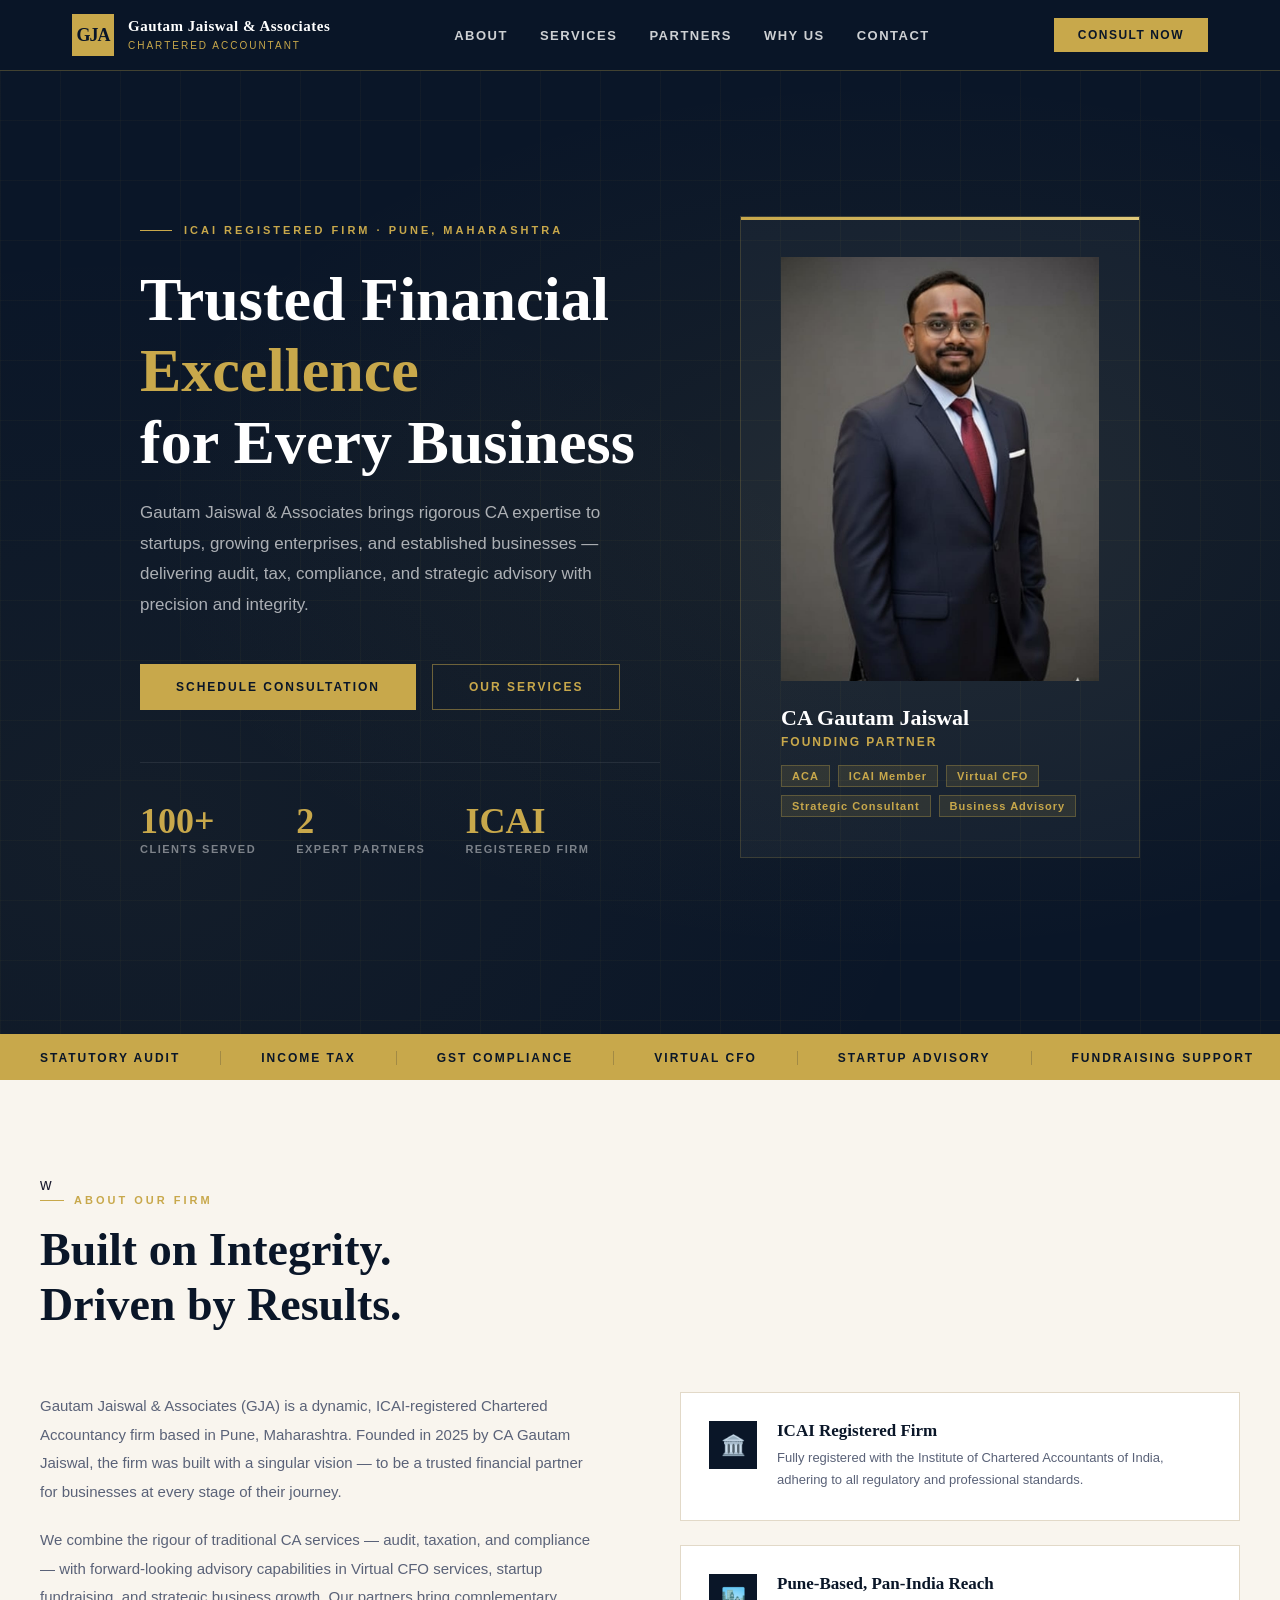
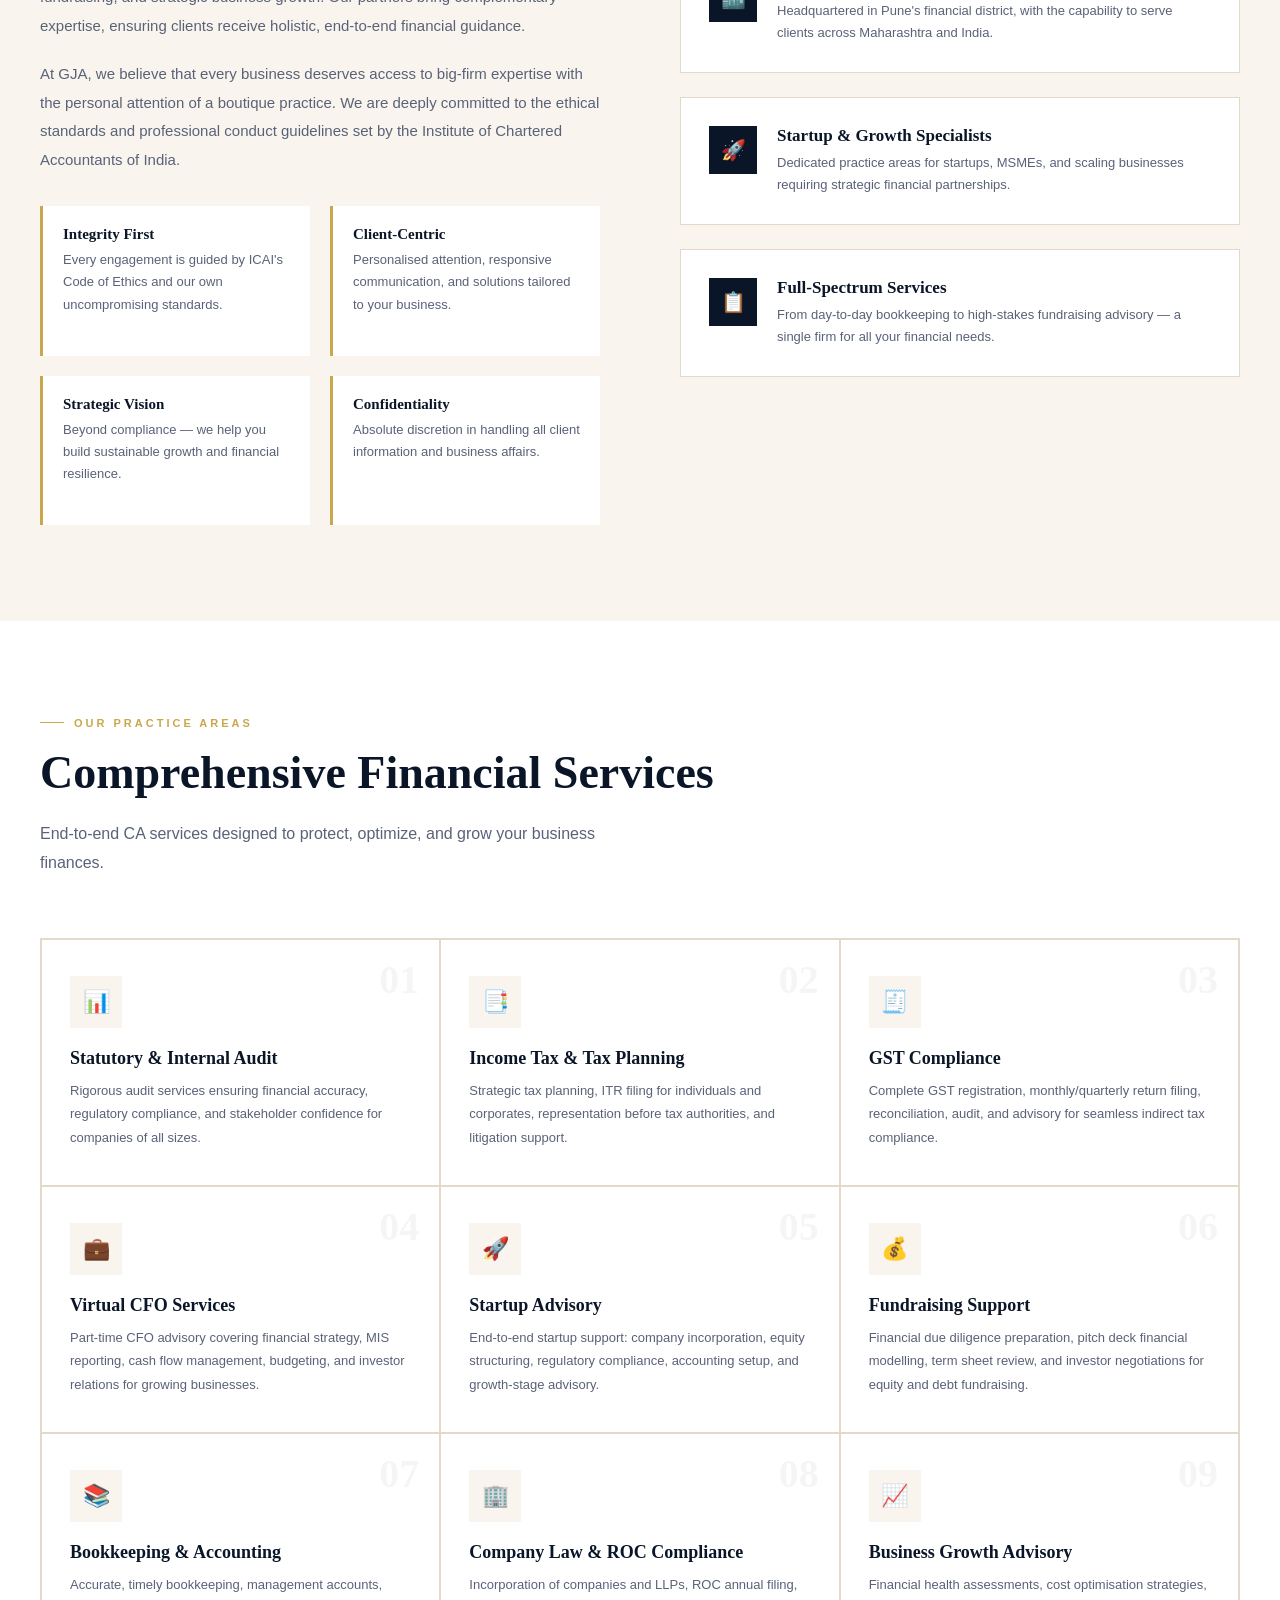
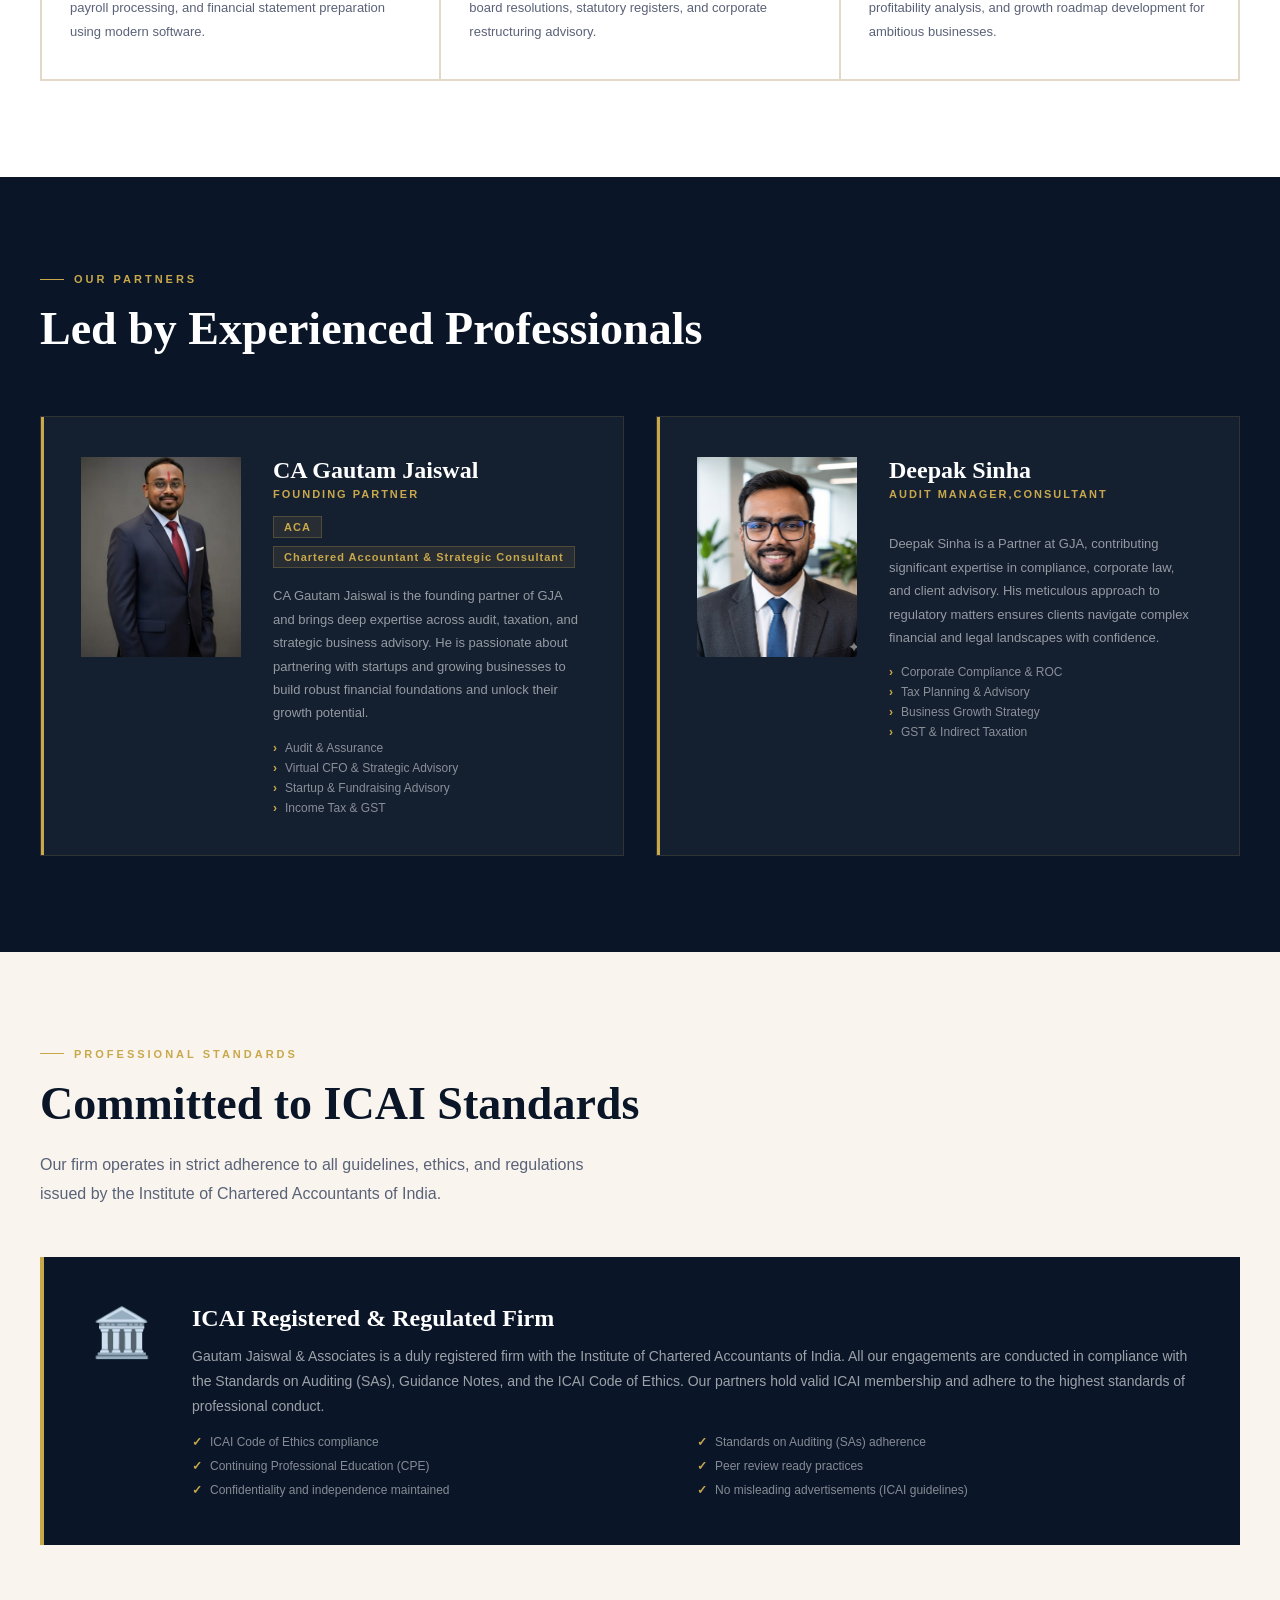
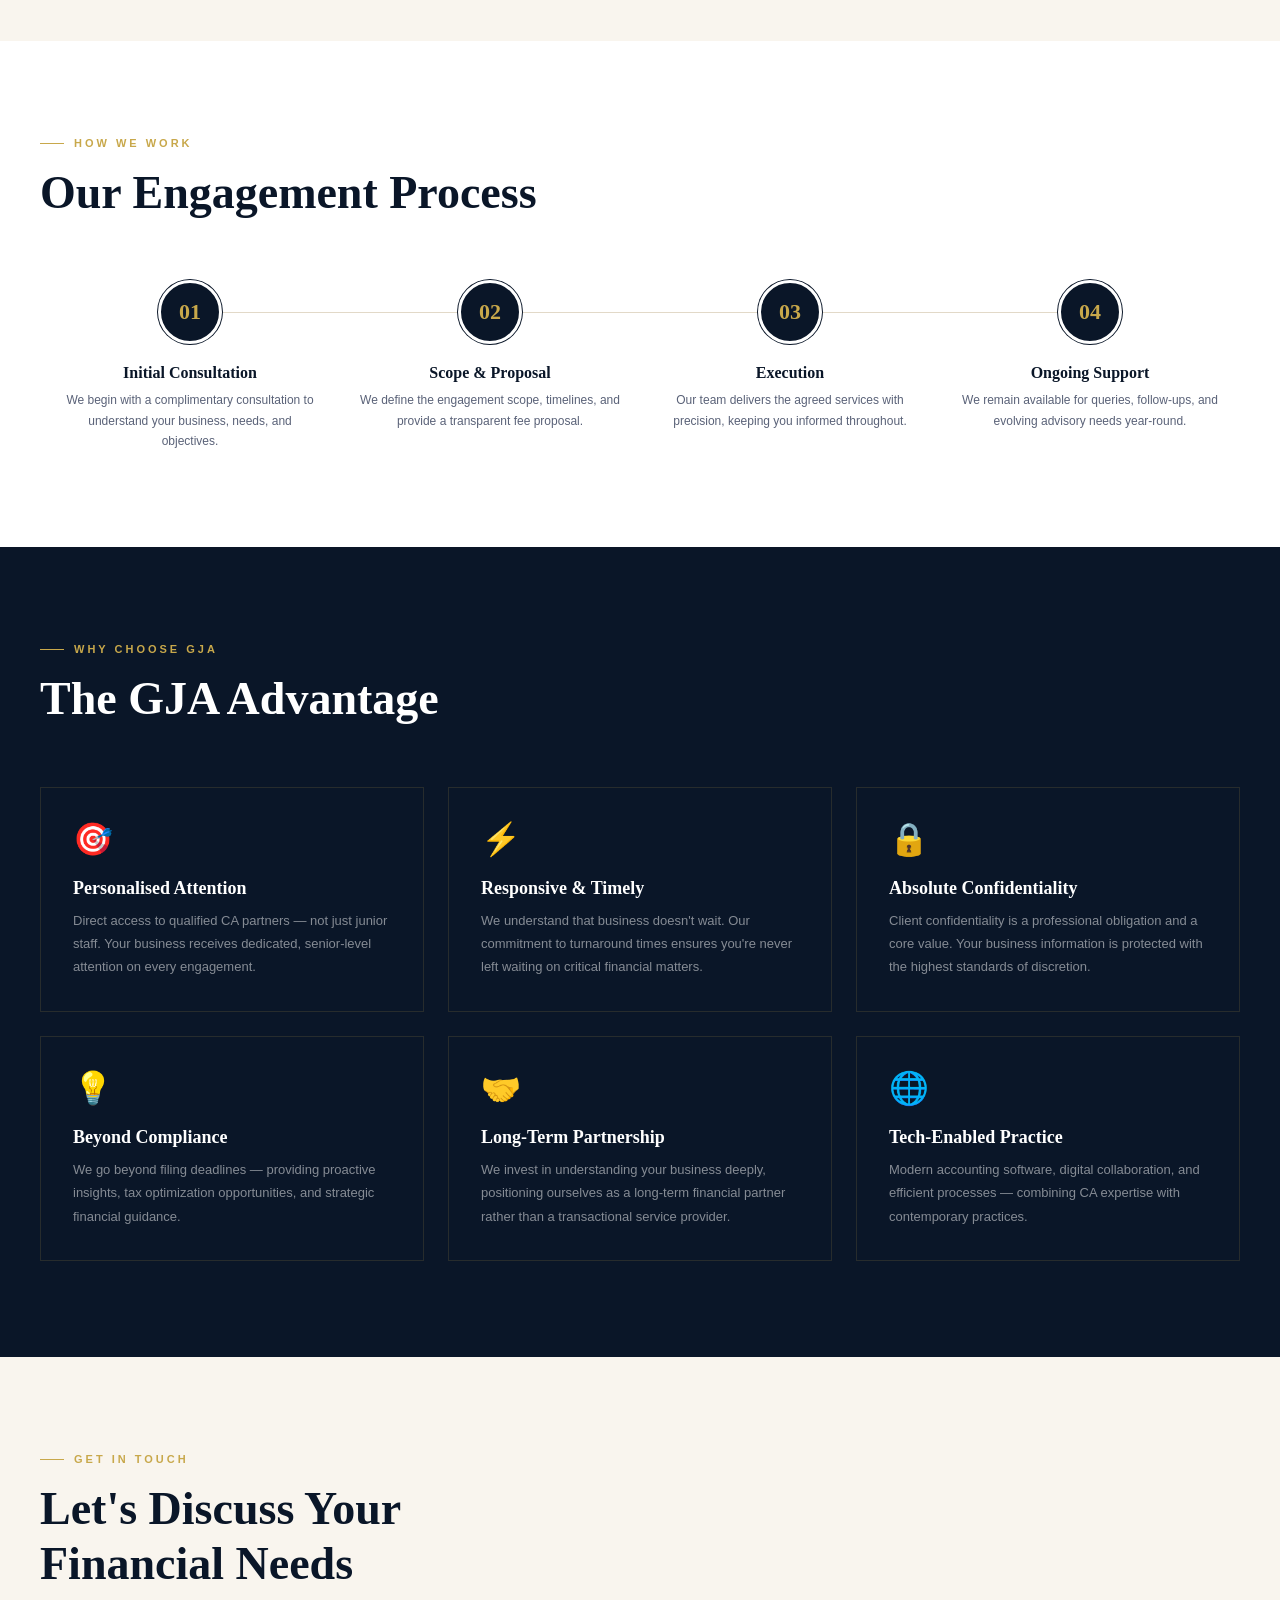
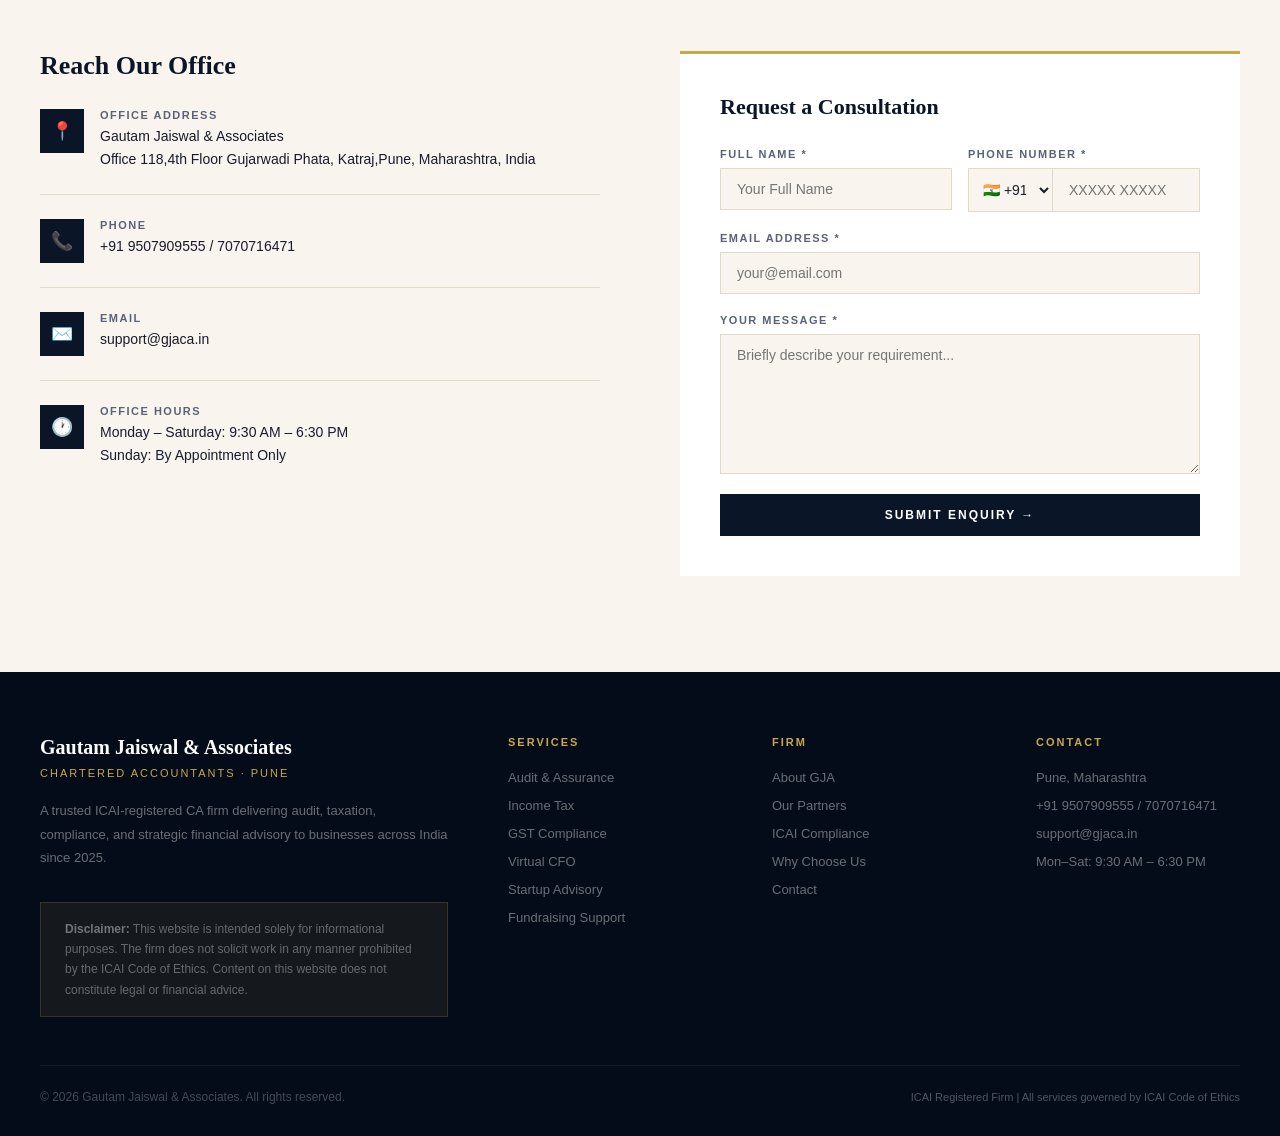
==== index.html @ 24e696d7 "Remove basic bugs" ====
<!DOCTYPE html>
<html lang="en">

<head>
  <meta charset="UTF-8">
  <meta name="viewport" content="width=device-width, initial-scale=1.0">
  <meta http-equiv="Cache-Control" content="no-store, no-cache, must-revalidate">
  <meta http-equiv="Pragma" content="no-cache">
  <meta http-equiv="Expires" content="0">

  <title>Gautam Jaiswal & Associates | CA Firm in Pune | Chartered Accountant</title>

  <!-- SEO Meta Tags -->
  <meta name="description"
    content="Gautam Jaiswal & Associates - Top CA Firm in Pune. Expert Chartered Accountant for Tax Filing, GST, Audit, Company Registration & Financial Advisory in Pune.">
  <meta name="keywords"
    content="CA firm in Pune, Chartered Accountant Pune, tax consultant Pune, GST consultant Pune, audit firm Pune, Gautam Jaiswal Associates, income tax filing Pune, CA near me Pune">
  <meta name="author" content="Gautam Jaiswal & Associates">
  <meta name="robots" content="index, follow">
  <meta name="googlebot" content="index, follow">
  <meta name="geo.region" content="IN-MH">
  <meta name="geo.placename" content="Pune">

  <!-- Open Graph Tags -->
  <meta property="og:type" content="website">
  <meta property="og:url" content="https://www.gjaca.in/">
  <meta property="og:title" content="Gautam Jaiswal & Associates | CA Firm in Pune">
  <meta property="og:description"
    content="Top CA Firm in Pune. Expert in Tax Filing, GST, Audit, Company Registration & Financial Advisory.">
  <meta property="og:image" content="https://www.gjaca.in/images/logo.png">
  <meta property="og:site_name" content="Gautam Jaiswal & Associates">
  <meta property="og:locale" content="en_IN">

  <!-- Twitter Card -->
  <meta name="twitter:card" content="summary_large_image">
  <meta name="twitter:title" content="Gautam Jaiswal & Associates | CA Firm in Pune">
  <meta name="twitter:description"
    content="Top CA Firm in Pune. Expert in Tax Filing, GST, Audit & Financial Advisory.">
  <meta name="twitter:image" content="https://www.gjaca.in/images/logo.png">

  <!-- Canonical URL -->
  <link rel="canonical" href="https://www.gjaca.in/">

  <!-- Favicon -->
  <link rel="icon" type="image/png" href="./images/favicon.png">

  <!-- Schema Markup -->
  <script type="application/ld+json">
  {
    "@context": "https://schema.org",
    "@type": "AccountingService",
    "name": "Gautam Jaiswal & Associates",
    "description": "Top CA Firm in Pune offering Tax Filing, GST, Audit, Company Registration and Financial Advisory services.",
    "url": "https://www.gjaca.in",
    "logo": "https://www.gjaca.in/images/logo.png",
    "image": "https://www.gjaca.in/images/logo.png",
    "telephone": "+91-7070716471",
    "email": "support@gjaca.in",
    "address": {
      "@type": "PostalAddress",
      "streetAddress": "Shop 118, 2nd Floor, Sky Pavilion, Pune-Satara Road, Gujarwadi Phata",
      "addressLocality": "Pune",
      "addressRegion": "Maharashtra",
      "postalCode": "411046",
      "addressCountry": "IN"
    },
    "geo": {
      "@type": "GeoCoordinates",
      "latitude": "18.4572",
      "longitude": "73.8464"
    },
    "openingHoursSpecification": [
      {
        "@type": "OpeningHoursSpecification",
        "dayOfWeek": ["Monday", "Tuesday", "Wednesday", "Thursday", "Friday", "Saturday"],
        "opens": "10:00",
        "closes": "19:00"
      }
    ],
    "priceRange": "₹₹",
    "sameAs": [
      "https://www.linkedin.com/in/cagautamjaiswal/"
    ]
  }
  </script>

  <!-- CSS File Link -->
  <link rel="stylesheet" href="./css/main.css">
  <link rel="stylesheet" href="./css/responsive.css">
</head>

<body>

  <!-- NAVIGATION -->
  <nav>
    <div class="nav-inner">
      <a href="https://gjaca.in/" class="nav-logo">
        <div class="nav-logo-icon">GJA</div>
        <div class="nav-logo-text">
          <span>Gautam Jaiswal & Associates</span>
          <small>Chartered Accountant</small>
        </div>
      </a>
      <ul class="nav-links">
        <li><a href="#about">About</a></li>
        <li><a href="#services">Services</a></li>
        <li><a href="#partners">Partners</a></li>
        <li><a href="#why">Why Us</a></li>
        <li><a href="#contact">Contact</a></li>
      </ul>
      <a href="#contact" class="nav-cta desktop-cta">Consult Now</a>

      <!-- Hamburger button (mobile only) -->
      <button class="hamburger" id="hamburgerBtn" aria-label="Toggle navigation" aria-expanded="false">
        <span class="bar"></span>
        <span class="bar"></span>
        <span class="bar"></span>
      </button>
    </div>

    <!-- Mobile dropdown menu -->
    <div class="mobile-menu" id="mobileMenu">
      <ul>
        <li><a href="#about" class="mobile-link">About</a></li>
        <li><a href="#services" class="mobile-link">Services</a></li>
        <li><a href="#partners" class="mobile-link">Partners</a></li>
        <li><a href="#why" class="mobile-link">Why Us</a></li>
        <li><a href="#contact" class="mobile-link">Contact</a></li>
      </ul>
      <a href="#contact" class="mobile-cta mobile-link">Consult Now</a>
    </div>
  </nav>

  <!-- HERO -->
  <section class="hero">
    <div class="hero-grid-bg"></div>
    <div class="hero-inner">
      <div class="hero-content">
        <div class="hero-eyebrow">ICAI Registered Firm · Pune, Maharashtra</div>
        <h1 class="hero-title">
          Trusted Financial
          <em>Excellence</em>
          for Every Business
        </h1>
        <p class="hero-subtitle">
          Gautam Jaiswal &amp; Associates brings rigorous CA expertise to startups, growing enterprises, and established
          businesses — delivering audit, tax, compliance, and strategic advisory with precision and integrity.
        </p>
        <div class="hero-actions">
          <a href="#contact" class="btn-primary">Schedule Consultation</a>
          <a href="#services" class="btn-secondary">Our Services</a>
        </div>
        <div class="hero-stats">
          <div>
            <span class="stat-num">100+</span>
            <span class="stat-label">Clients Served</span>
          </div>
          <div>
            <span class="stat-num">2</span>
            <span class="stat-label">Expert Partners</span>
          </div>
          <div>
            <span class="stat-num">ICAI</span>
            <span class="stat-label">Registered Firm</span>
          </div>
        </div>
      </div>
      <div class="hero-card">
        <img class="hero-card-photo"
          src="[data-uri]"
          alt="CA Gautam Jaiswal">
        <div class="hero-card-name">CA Gautam Jaiswal</div>
        <div class="hero-card-title">Founding Partner</div>
        <div class="hero-card-creds">
          <span class="cred-badge">ACA</span>
          <span class="cred-badge">ICAI Member</span>
          <span class="cred-badge">Virtual CFO</span>
          <span class="cred-badge">Strategic Consultant</span>
          <span class="cred-badge">Business Advisory</span>
        </div>
      </div>
    </div>
  </section>

  <!-- MARQUEE -->

  <div class="marquee-bar">
    <div class="marquee-track">
      <span class="marquee-item">Statutory Audit</span>
      <span class="marquee-item">Income Tax</span>
      <span class="marquee-item">GST Compliance</span>
      <span class="marquee-item">Virtual CFO</span>
      <span class="marquee-item">Startup Advisory</span>
      <span class="marquee-item">Fundraising Support</span>
      <span class="marquee-item">Business Growth</span>
      <span class="marquee-item">Company Formation</span>
      <span class="marquee-item">Bookkeeping</span>
      <span class="marquee-item">Tax Planning</span>
      <span class="marquee-item">Statutory Audit</span>
      <span class="marquee-item">Income Tax</span>
      <span class="marquee-item">GST Compliance</span>
      <span class="marquee-item">Virtual CFO</span>
      <span class="marquee-item">Startup Advisory</span>
      <span class="marquee-item">Fundraising Support</span>
      <span class="marquee-item">Business Growth</span>
      <span class="marquee-item">Company Formation</span>
      <span class="marquee-item">Bookkeeping</span>
      <span class="marquee-item">Tax Planning</span>
    </div>
  </div>



  <!-- ABOUT -->

  <section class="about" id="about">
    <div class="section-inner">w
      <div class="section-tag">About Our Firm</div>
      <h2 class="section-title">Built on Integrity.<br>Driven by Results.</h2>
      <div class="about-grid">
        <div class="about-text">
          <p>Gautam Jaiswal &amp; Associates (GJA) is a dynamic, ICAI-registered Chartered Accountancy firm based in
            Pune, Maharashtra. Founded in 2025 by CA Gautam Jaiswal, the firm was built with a singular vision — to be a
            trusted financial partner for businesses at every stage of their journey.</p>
          <p>We combine the rigour of traditional CA services — audit, taxation, and compliance — with forward-looking
            advisory capabilities in Virtual CFO services, startup fundraising, and strategic business growth. Our
            partners bring complementary expertise, ensuring clients receive holistic, end-to-end financial guidance.
          </p>
          <p>At GJA, we believe that every business deserves access to big-firm expertise with the personal attention of
            a boutique practice. We are deeply committed to the ethical standards and professional conduct guidelines
            set by the Institute of Chartered Accountants of India.</p>
          <div class="about-values">
            <div class="value-item">
              <h4>Integrity First</h4>
              <p>Every engagement is guided by ICAI's Code of Ethics and our own uncompromising standards.</p>
            </div>
            <div class="value-item">
              <h4>Client-Centric</h4>
              <p>Personalised attention, responsive communication, and solutions tailored to your business.</p>
            </div>
            <div class="value-item">
              <h4>Strategic Vision</h4>
              <p>Beyond compliance — we help you build sustainable growth and financial resilience.</p>
            </div>
            <div class="value-item">
              <h4>Confidentiality</h4>
              <p>Absolute discretion in handling all client information and business affairs.</p>
            </div>
          </div>
        </div>
        <div class="about-highlights">
          <div class="highlight-card">
            <div class="highlight-icon">🏛️</div>
            <div>
              <h4>ICAI Registered Firm</h4>
              <p>Fully registered with the Institute of Chartered Accountants of India, adhering to all regulatory and
                professional standards.</p>
            </div>
          </div>
          <div class="highlight-card">
            <div class="highlight-icon">🏙️</div>
            <div>
              <h4>Pune-Based, Pan-India Reach</h4>
              <p>Headquartered in Pune's financial district, with the capability to serve clients across Maharashtra and
                India.</p>
            </div>
          </div>
          <div class="highlight-card">
            <div class="highlight-icon">🚀</div>
            <div>
              <h4>Startup &amp; Growth Specialists</h4>
              <p>Dedicated practice areas for startups, MSMEs, and scaling businesses requiring strategic financial
                partnerships.</p>
            </div>
          </div>
          <div class="highlight-card">
            <div class="highlight-icon">📋</div>
            <div>
              <h4>Full-Spectrum Services</h4>
              <p>From day-to-day bookkeeping to high-stakes fundraising advisory — a single firm for all your financial
                needs.</p>
            </div>
          </div>
        </div>
      </div>
    </div>
  </section>

  <!-- SERVICES -->
  <section id="services" style="background:var(--white); padding:96px 32px;">
    <div class="section-inner">
      <div class="section-tag">Our Practice Areas</div>
      <h2 class="section-title">Comprehensive Financial Services</h2>
      <p class="section-subtitle">End-to-end CA services designed to protect, optimize, and grow your business finances.
      </p>
      <div class="services-grid">
        <div class="service-card">
          <div class="service-num">01</div>
          <div class="service-icon">📊</div>
          <h3>Statutory &amp; Internal Audit</h3>
          <p>Rigorous audit services ensuring financial accuracy, regulatory compliance, and stakeholder confidence for
            companies of all sizes.</p>
        </div>
        <div class="service-card">
          <div class="service-num">02</div>
          <div class="service-icon">📑</div>
          <h3>Income Tax &amp; Tax Planning</h3>
          <p>Strategic tax planning, ITR filing for individuals and corporates, representation before tax authorities,
            and litigation support.</p>
        </div>
        <div class="service-card">
          <div class="service-num">03</div>
          <div class="service-icon">🧾</div>
          <h3>GST Compliance</h3>
          <p>Complete GST registration, monthly/quarterly return filing, reconciliation, audit, and advisory for
            seamless indirect tax compliance.</p>
        </div>
        <div class="service-card">
          <div class="service-num">04</div>
          <div class="service-icon">💼</div>
          <h3>Virtual CFO Services</h3>
          <p>Part-time CFO advisory covering financial strategy, MIS reporting, cash flow management, budgeting, and
            investor relations for growing businesses.</p>
        </div>
        <div class="service-card">
          <div class="service-num">05</div>
          <div class="service-icon">🚀</div>
          <h3>Startup Advisory</h3>
          <p>End-to-end startup support: company incorporation, equity structuring, regulatory compliance, accounting
            setup, and growth-stage advisory.</p>
        </div>
        <div class="service-card">
          <div class="service-num">06</div>
          <div class="service-icon">💰</div>
          <h3>Fundraising Support</h3>
          <p>Financial due diligence preparation, pitch deck financial modelling, term sheet review, and investor
            negotiations for equity and debt fundraising.</p>
        </div>
        <div class="service-card">
          <div class="service-num">07</div>
          <div class="service-icon">📚</div>
          <h3>Bookkeeping &amp; Accounting</h3>
          <p>Accurate, timely bookkeeping, management accounts, payroll processing, and financial statement preparation
            using modern software.</p>
        </div>
        <div class="service-card">
          <div class="service-num">08</div>
          <div class="service-icon">🏢</div>
          <h3>Company Law &amp; ROC Compliance</h3>
          <p>Incorporation of companies and LLPs, ROC annual filing, board resolutions, statutory registers, and
            corporate restructuring advisory.</p>
        </div>
        <div class="service-card">
          <div class="service-num">09</div>
          <div class="service-icon">📈</div>
          <h3>Business Growth Advisory</h3>
          <p>Financial health assessments, cost optimisation strategies, profitability analysis, and growth roadmap
            development for ambitious businesses.</p>
        </div>
      </div>
    </div>
  </section>

  <!-- PARTNERS -->
  <section class="partners" id="partners">
    <div class="section-inner">
      <div class="section-tag" style="color:var(--gold)">Our Partners</div>
      <h2 class="section-title">Led by Experienced Professionals</h2>
      <div class="partners-grid">
        <div class="partner-card">
          <img class="partner-photo"
            src="[data-uri]"
            alt="CA Gautam Jaiswal">
          <div class="partner-info">
            <h3>CA Gautam Jaiswal</h3>
            <div class="partner-role">Founding Partner</div>
            <div class="partner-creds">
              <span class="partner-cred">ACA </span>
              <span class="partner-cred">Chartered Accountant & Strategic Consultant</span>
            </div>
            <p>CA Gautam Jaiswal is the founding partner of GJA and brings deep expertise across audit, taxation, and
              strategic business advisory. He is passionate about partnering with startups and growing businesses to
              build robust financial foundations and unlock their growth potential.</p>
            <div class="partner-specialties">
              <span class="specialty-tag">Audit &amp; Assurance</span>
              <span class="specialty-tag">Virtual CFO &amp; Strategic Advisory</span>
              <span class="specialty-tag">Startup &amp; Fundraising Advisory</span>
              <span class="specialty-tag">Income Tax &amp; GST</span>
            </div>
          </div>
        </div>
        <div class="partner-card">
          <img
            src="[data-uri]"
            class="partner-photo" alt="Deepak Sinha">
          <div class="partner-info">
            <h3>Deepak Sinha</h3>
            <div class="partner-role">Audit Manager,Consultant</div>
            <div class="partner-creds">
            </div>
            <p>Deepak Sinha is a Partner at GJA, contributing significant expertise in compliance, corporate law, and
              client advisory. His meticulous approach to regulatory matters ensures clients navigate complex financial
              and legal landscapes with confidence.</p>
            <div class="partner-specialties">
              <span class="specialty-tag">Corporate Compliance &amp; ROC</span>
              <span class="specialty-tag">Tax Planning &amp; Advisory</span>
              <span class="specialty-tag">Business Growth Strategy</span>
              <span class="specialty-tag">GST &amp; Indirect Taxation</span>
            </div>
          </div>
        </div>
      </div>
    </div>
  </section>

  <!-- ICAI COMPLIANCE -->
  <section class="icai" id="compliance">
    <div class="section-inner">
      <div class="section-tag">Professional Standards</div>
      <h2 class="section-title">Committed to ICAI Standards</h2>
      <p class="section-subtitle">Our firm operates in strict adherence to all guidelines, ethics, and regulations
        issued by the Institute of Chartered Accountants of India.</p>
      <div class="icai-box">
        <div class="icai-icon">🏛️</div>
        <div>
          <h3>ICAI Registered &amp; Regulated Firm</h3>
          <p>Gautam Jaiswal &amp; Associates is a duly registered firm with the Institute of Chartered Accountants of
            India. All our engagements are conducted in compliance with the Standards on Auditing (SAs), Guidance Notes,
            and the ICAI Code of Ethics. Our partners hold valid ICAI membership and adhere to the highest standards of
            professional conduct.</p>
          <div class="icai-points">
            <span class="icai-point">ICAI Code of Ethics compliance</span>
            <span class="icai-point">Standards on Auditing (SAs) adherence</span>
            <span class="icai-point">Continuing Professional Education (CPE)</span>
            <span class="icai-point">Peer review ready practices</span>
            <span class="icai-point">Confidentiality and independence maintained</span>
            <span class="icai-point">No misleading advertisements (ICAI guidelines)</span>
          </div>
        </div>
      </div>
    </div>
  </section>

  <!-- PROCESS -->
  <section class="process">
    <div class="section-inner">
      <div class="section-tag">How We Work</div>
      <h2 class="section-title">Our Engagement Process</h2>
      <div class="process-steps">
        <div class="process-step">
          <div class="step-num">01</div>
          <h4>Initial Consultation</h4>
          <p>We begin with a complimentary consultation to understand your business, needs, and objectives.</p>
        </div>
        <div class="process-step">
          <div class="step-num">02</div>
          <h4>Scope &amp; Proposal</h4>
          <p>We define the engagement scope, timelines, and provide a transparent fee proposal.</p>
        </div>
        <div class="process-step">
          <div class="step-num">03</div>
          <h4>Execution</h4>
          <p>Our team delivers the agreed services with precision, keeping you informed throughout.</p>
        </div>
        <div class="process-step">
          <div class="step-num">04</div>
          <h4>Ongoing Support</h4>
          <p>We remain available for queries, follow-ups, and evolving advisory needs year-round.</p>
        </div>
      </div>
    </div>
  </section>

  <!-- WHY US -->
  <section class="why" id="why">
    <div class="section-inner">
      <div class="section-tag" style="color:var(--gold)">Why Choose GJA</div>
      <h2 class="section-title">The GJA Advantage</h2>
      <div class="why-grid">
        <div class="why-card">
          <span class="why-card-icon">🎯</span>
          <h4>Personalised Attention</h4>
          <p>Direct access to qualified CA partners — not just junior staff. Your business receives dedicated,
            senior-level attention on every engagement.</p>
        </div>
        <div class="why-card">
          <span class="why-card-icon">⚡</span>
          <h4>Responsive &amp; Timely</h4>
          <p>We understand that business doesn't wait. Our commitment to turnaround times ensures you're never left
            waiting on critical financial matters.</p>
        </div>
        <div class="why-card">
          <span class="why-card-icon">🔒</span>
          <h4>Absolute Confidentiality</h4>
          <p>Client confidentiality is a professional obligation and a core value. Your business information is
            protected with the highest standards of discretion.</p>
        </div>
        <div class="why-card">
          <span class="why-card-icon">💡</span>
          <h4>Beyond Compliance</h4>
          <p>We go beyond filing deadlines — providing proactive insights, tax optimization opportunities, and strategic
            financial guidance.</p>
        </div>
        <div class="why-card">
          <span class="why-card-icon">🤝</span>
          <h4>Long-Term Partnership</h4>
          <p>We invest in understanding your business deeply, positioning ourselves as a long-term financial partner
            rather than a transactional service provider.</p>
        </div>
        <div class="why-card">
          <span class="why-card-icon">🌐</span>
          <h4>Tech-Enabled Practice</h4>
          <p>Modern accounting software, digital collaboration, and efficient processes — combining CA expertise with
            contemporary practices.</p>
        </div>
      </div>
    </div>
  </section>

  <!-- CONTACT -->
  <section class="contact" id="contact">
    <div class="section-inner">
      <div class="section-tag">Get In Touch</div>
      <h2 class="section-title">Let's Discuss Your<br>Financial Needs</h2>

      <div class="contact-grid">
        <div class="contact-info">
          <h3>Reach Our Office</h3>
          <div class="contact-item">
            <div class="contact-icon">📍</div>
            <div>
              <h5>Office Address</h5>
              <p>Gautam Jaiswal &amp; Associates<br>Office 118,4th Floor Gujarwadi Phata, Katraj,Pune, Maharashtra,
                India</p>
            </div>
          </div>
          <div class="contact-item">
            <div class="contact-icon">📞</div>
            <div>
              <h5>Phone</h5>
              <p>+91 9507909555 / 7070716471</p>
            </div>
          </div>
          <div class="contact-item">
            <div class="contact-icon">✉️</div>
            <div>
              <h5>Email</h5>
              <p>support@gjaca.in</p>
            </div>
          </div>
          <div class="contact-item">
            <div class="contact-icon">🕐</div>
            <div>
              <h5>Office Hours</h5>
              <p>Monday – Saturday: 9:30 AM – 6:30 PM<br>Sunday: By Appointment Only</p>
            </div>
          </div>
        </div>
        <div class="contact-form">
          <form id="consultationForm" action="https://formspree.io/f/meeddbld" method="POST">

            <h3>Request a Consultation</h3>

            <div class="form-row">

              <div class="form-group full-width">
                <label for="name">Full Name *</label>
                <input type="text" id="name" name="name" placeholder="Your Full Name" minlength="3" maxlength="50"
                  required>
              </div>

              <div class="form-group full-width">
                <label for="phone">Phone Number *</label>

                <div class="phone-wrapper">

                  <select id="countryCode" name="countryCode">
                    <option value="+91" selected>🇮🇳 +91</option>
                  </select>

                  <input type="tel" id="phone" name="phone" placeholder="XXXXX XXXXX" maxlength="10" inputmode="numeric"
                    autocomplete="tel" required>

                </div>
              </div>

            </div>

            <div class="form-group full-width">
              <label for="email">Email Address *</label>
              <input type="email" id="email" name="email" placeholder="your@email.com" maxlength="100"
                autocomplete="email" required>
            </div>

            <div class="form-group full-width">
              <label for="message">Your Message *</label>
              <textarea id="message" name="message" placeholder="Briefly describe your requirement..."
                required></textarea>
            </div>

            <button type="submit" class="form-submit">
              Submit Enquiry →
            </button>
          </form>

        </div>

      </div>
  </section>

  <!-- FOOTER -->
  <footer>
    <div class="footer-inner">
      <div class="footer-grid">
        <div>
          <div class="footer-brand-name">Gautam Jaiswal & Associates</div>
          <span class="footer-brand-tag">Chartered Accountants · Pune</span>
          <p class="footer-brand-desc">A trusted ICAI-registered CA firm delivering audit, taxation, compliance, and
            strategic financial advisory to businesses across India since 2025.</p>
          <div class="disclaimer">
            <strong style="color:rgba(255,255,255,0.4);">Disclaimer:</strong> This website is intended solely for
            informational purposes. The firm does not solicit work in any manner prohibited by the ICAI Code of Ethics.
            Content on this website does not constitute legal or financial advice.
          </div>
        </div>
        <div class="footer-col">
          <h5>Services</h5>
          <ul>
            <li><a href="#services">Audit &amp; Assurance</a></li>
            <li><a href="#services">Income Tax</a></li>
            <li><a href="#services">GST Compliance</a></li>
            <li><a href="#services">Virtual CFO</a></li>
            <li><a href="#services">Startup Advisory</a></li>
            <li><a href="#services">Fundraising Support</a></li>
          </ul>
        </div>
        <div class="footer-col">
          <h5>Firm</h5>
          <ul>
            <li><a href="#about">About GJA</a></li>
            <li><a href="#partners">Our Partners</a></li>
            <li><a href="#compliance">ICAI Compliance</a></li>
            <li><a href="#why">Why Choose Us</a></li>
            <li><a href="#contact">Contact</a></li>
          </ul>
        </div>
        <div class="footer-col">
          <h5>Contact</h5>
          <ul>
            <li><a href="#" onclick="return false;">Pune, Maharashtra</a></li>
            <li><a href="#" onclick="return false;">+91 9507909555 / 7070716471</a></li>
            <li><a href="#" onclick="return false;">support@gjaca.in</a></li>
            <li><a href="#" onclick="return false;">Mon–Sat: 9:30 AM – 6:30 PM</a></li>
          </ul>
        </div>
      </div>
      <hr class="footer-divider">
      <div class="footer-bottom">
        <span>© 2026 Gautam Jaiswal &amp; Associates. All rights reserved.</span>
        <span class="icai-reg">ICAI Registered Firm | All services governed by ICAI Code of Ethics</span>
      </div>
    </div>
  </footer>


  <script src="./jss/script.js"></script>
</body>

</html>
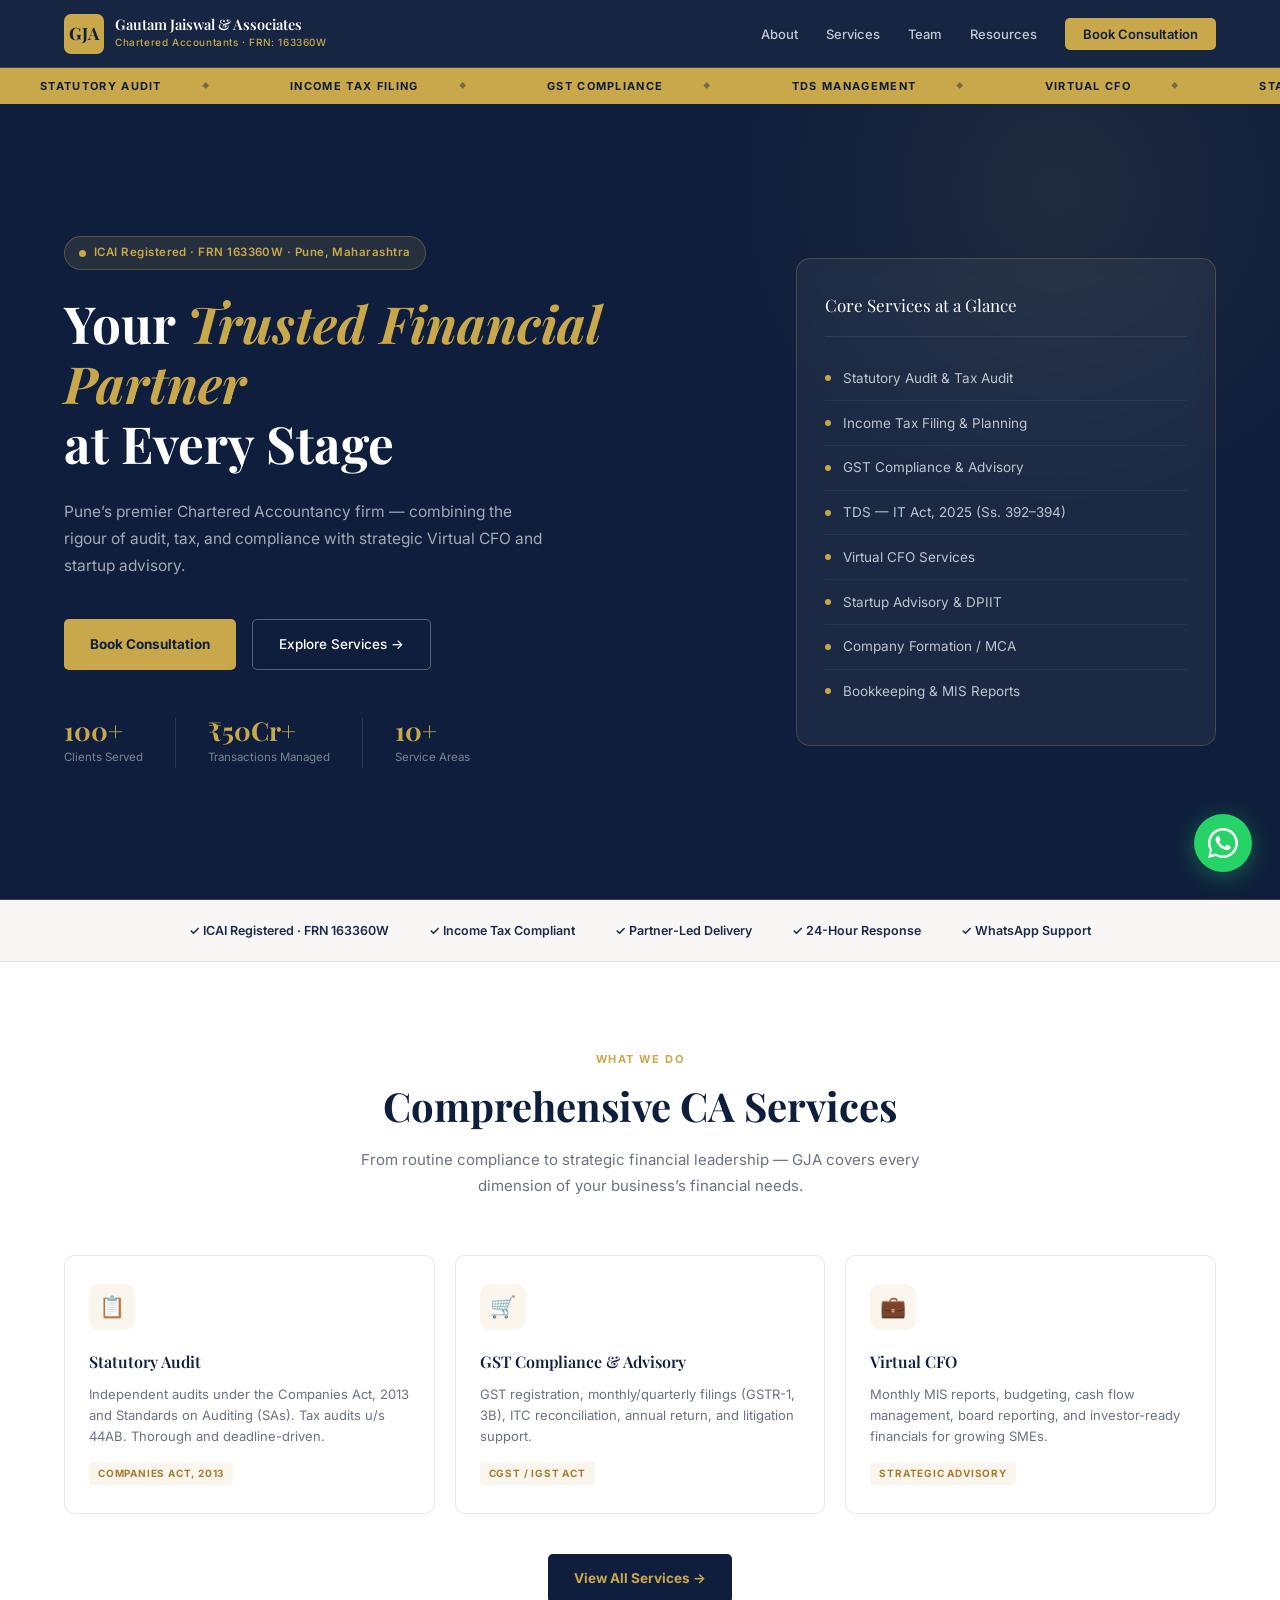
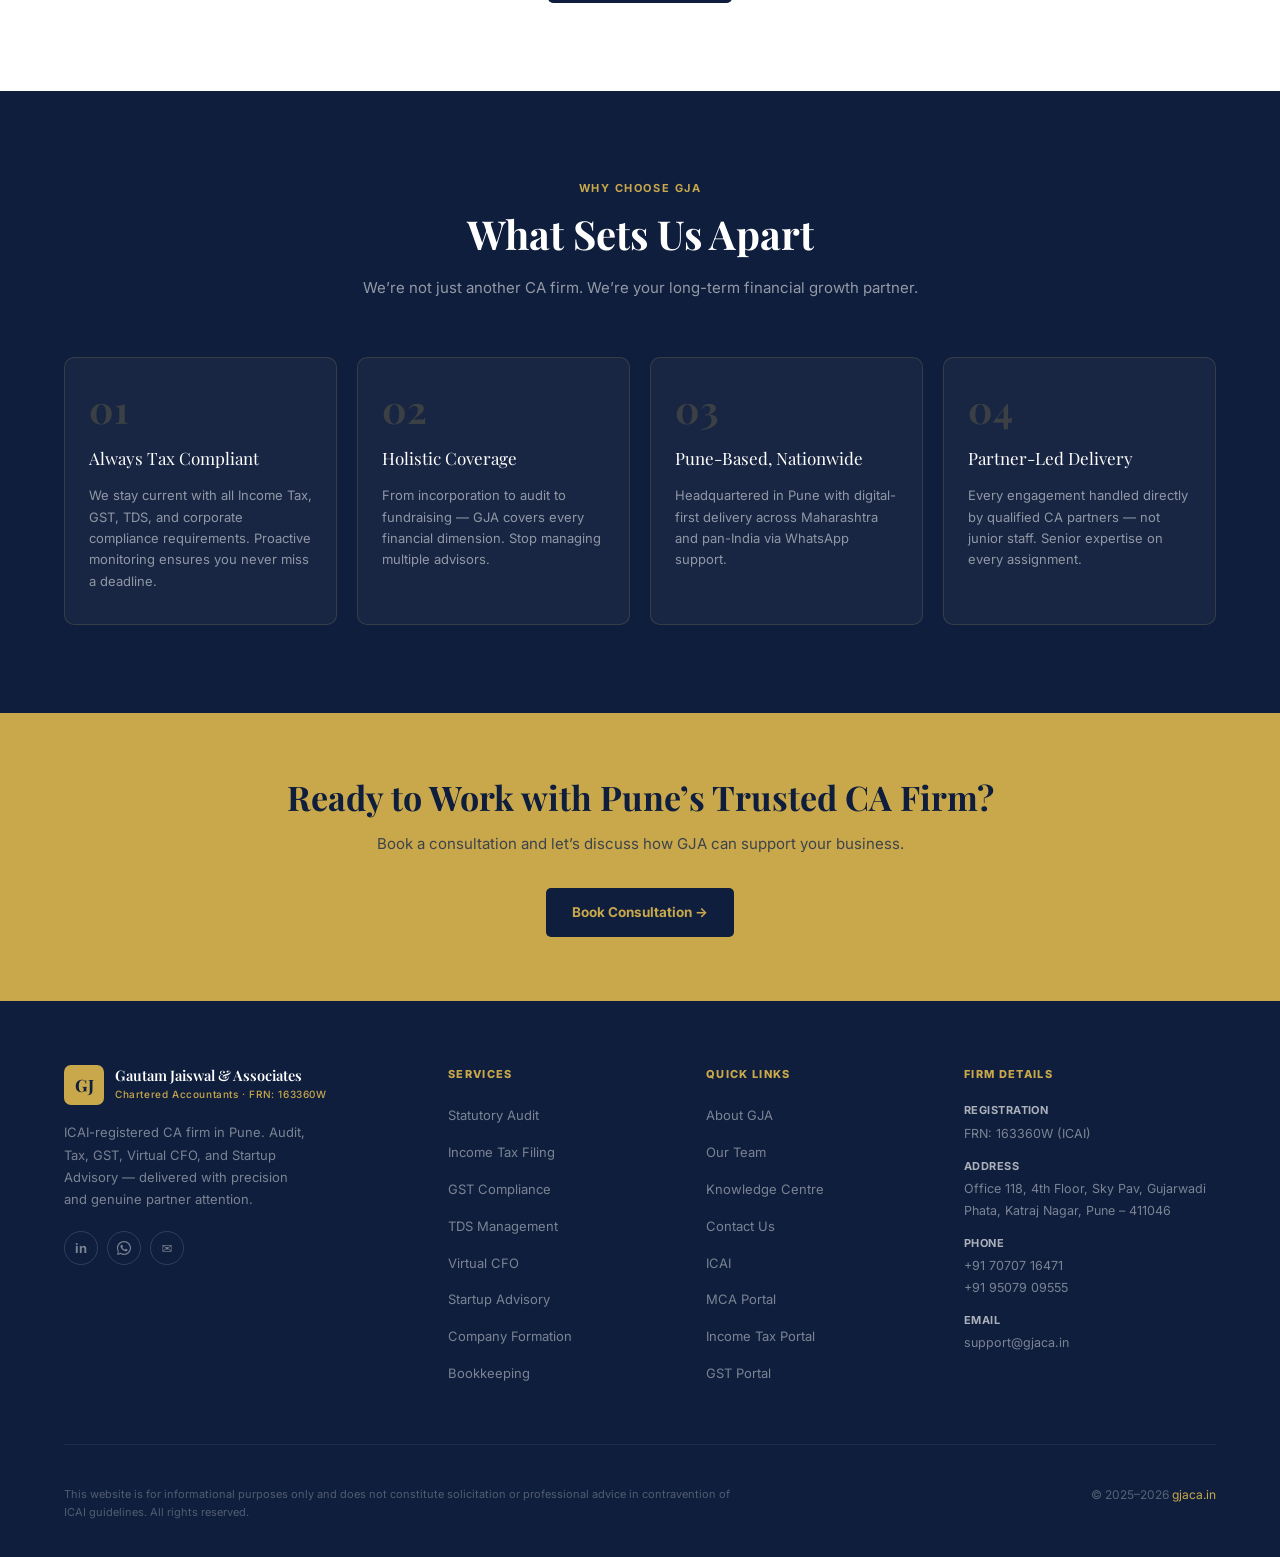
==== commit 49532419: "Switch to New Website Design" ====
--- a/index.html
+++ b/index.html
@@ -1,669 +1,409 @@
-<!DOCTYPE html>
-<html lang="en">
-
-<head>
-  <meta charset="UTF-8">
-  <meta name="viewport" content="width=device-width, initial-scale=1.0">
-  <meta http-equiv="Cache-Control" content="no-store, no-cache, must-revalidate">
-  <meta http-equiv="Pragma" content="no-cache">
-  <meta http-equiv="Expires" content="0">
-
-  <title>Gautam Jaiswal & Associates | CA Firm in Pune | Chartered Accountant</title>
-
-  <!-- SEO Meta Tags -->
-  <meta name="description"
-    content="Gautam Jaiswal & Associates - Top CA Firm in Pune. Expert Chartered Accountant for Tax Filing, GST, Audit, Company Registration & Financial Advisory in Pune.">
-  <meta name="keywords"
-    content="CA firm in Pune, Chartered Accountant Pune, tax consultant Pune, GST consultant Pune, audit firm Pune, Gautam Jaiswal Associates, income tax filing Pune, CA near me Pune">
-  <meta name="author" content="Gautam Jaiswal & Associates">
-  <meta name="robots" content="index, follow">
-  <meta name="googlebot" content="index, follow">
-  <meta name="geo.region" content="IN-MH">
-  <meta name="geo.placename" content="Pune">
-
-  <!-- Open Graph Tags -->
-  <meta property="og:type" content="website">
-  <meta property="og:url" content="https://www.gjaca.in/">
-  <meta property="og:title" content="Gautam Jaiswal & Associates | CA Firm in Pune">
-  <meta property="og:description"
-    content="Top CA Firm in Pune. Expert in Tax Filing, GST, Audit, Company Registration & Financial Advisory.">
-  <meta property="og:image" content="https://www.gjaca.in/images/logo.png">
-  <meta property="og:site_name" content="Gautam Jaiswal & Associates">
-  <meta property="og:locale" content="en_IN">
-
-  <!-- Twitter Card -->
-  <meta name="twitter:card" content="summary_large_image">
-  <meta name="twitter:title" content="Gautam Jaiswal & Associates | CA Firm in Pune">
-  <meta name="twitter:description"
-    content="Top CA Firm in Pune. Expert in Tax Filing, GST, Audit & Financial Advisory.">
-  <meta name="twitter:image" content="https://www.gjaca.in/images/logo.png">
-
-  <!-- Canonical URL -->
-  <link rel="canonical" href="https://www.gjaca.in/">
-
-  <!-- Favicon -->
-  <link rel="icon" type="image/png" href="./images/favicon.png">
-
-  <!-- Schema Markup -->
-  <script type="application/ld+json">
-  {
-    "@context": "https://schema.org",
-    "@type": "AccountingService",
-    "name": "Gautam Jaiswal & Associates",
-    "description": "Top CA Firm in Pune offering Tax Filing, GST, Audit, Company Registration and Financial Advisory services.",
-    "url": "https://www.gjaca.in",
-    "logo": "https://www.gjaca.in/images/logo.png",
-    "image": "https://www.gjaca.in/images/logo.png",
-    "telephone": "+91-7070716471",
-    "email": "support@gjaca.in",
-    "address": {
-      "@type": "PostalAddress",
-      "streetAddress": "Shop 118, 2nd Floor, Sky Pavilion, Pune-Satara Road, Gujarwadi Phata",
-      "addressLocality": "Pune",
-      "addressRegion": "Maharashtra",
-      "postalCode": "411046",
-      "addressCountry": "IN"
-    },
-    "geo": {
-      "@type": "GeoCoordinates",
-      "latitude": "18.4572",
-      "longitude": "73.8464"
-    },
-    "openingHoursSpecification": [
+<!doctype html>
+<html lang="en-IN">
+  <head>
+    <meta charset="UTF-8" />
+    <meta name="viewport" content="width=device-width, initial-scale=1.0" />
+    <title>
+      Chartered Accountant in Pune | Audit, Tax & GST | Gautam Jaiswal &
+      Associates
+    </title>
+    <meta
+      name="description"
+      content="ICAI-registered CA firm in Pune. Statutory Audit, Income Tax, GST, Virtual CFO & Startup Advisory. FRN: 163360W."
+    />
+    <meta name="robots" content="index, follow" />
+    <link rel="canonical" href="https://gjaca.in/" />
+    <meta
+      property="og:title"
+      content="Chartered Accountant in Pune | Audit, Tax & GST | Gautam Jaiswal & Associates"
+    />
+    <meta
+      property="og:description"
+      content="ICAI-registered CA firm in Pune. Statutory Audit, Income Tax, GST, Virtual CFO & Startup Advisory. FRN: 163360W."
+    />
+    <meta property="og:url" content="https://gjaca.in/" />
+    <meta property="og:type" content="website" />
+    <meta property="og:site_name" content="Gautam Jaiswal &amp; Associates" />
+    <meta property="og:locale" content="en_IN" />
+    <meta property="og:image" content="https://gjaca.in/assets/og-image.jpg" />
+    <meta property="og:image:width" content="1200" />
+    <meta property="og:image:height" content="630" />
+    <meta name="twitter:card" content="summary_large_image" />
+    <meta
+      name="twitter:title"
+      content="Chartered Accountant in Pune | Audit, Tax &amp; GST | Gautam Jaiswal &amp; Associates"
+    />
+    <meta
+      name="twitter:description"
+      content="ICAI-registered CA firm in Pune. Statutory Audit, Income Tax, GST, Virtual CFO &amp; Startup Advisory. FRN: 163360W."
+    />
+    <meta name="twitter:image" content="https://gjaca.in/assets/og-image.jpg" />
+    <link rel="sitemap" type="application/xml" href="/sitemap.xml" />
+    <link rel="icon" type="image/svg+xml" href="assets/favicon.svg" />
+    <meta name="theme-color" content="#0F1E3C" />
+    <link rel="preconnect" href="https://fonts.googleapis.com" />
+    <link rel="preconnect" href="https://fonts.gstatic.com" crossorigin />
+    <link
+      href="https://fonts.googleapis.com/css2?family=Playfair+Display:ital,wght@0,400;0,600;0,700;1,400&family=Inter:wght@300;400;500;600&display=swap"
+      rel="stylesheet"
+    />
+    <link rel="stylesheet" href="css/global.css" />
+    <link rel="stylesheet" href="css/home.css" />
+    <!-- GA4: replace G-XXXXXXXXXX with your Measurement ID -->
+    <script
+      async
+      src="https://www.googletagmanager.com/gtag/js?id=G-XXXXXXXXXX"
+    ></script>
+    <script>
+      window.dataLayer = window.dataLayer || [];
+      function gtag() {
+        dataLayer.push(arguments);
+      }
+      gtag("js", new Date());
+      gtag("config", "G-XXXXXXXXXX");
+    </script>
+    <script type="application/ld+json">
       {
-        "@type": "OpeningHoursSpecification",
-        "dayOfWeek": ["Monday", "Tuesday", "Wednesday", "Thursday", "Friday", "Saturday"],
-        "opens": "10:00",
-        "closes": "19:00"
+        "@context": "https://schema.org",
+        "@graph": [
+          {
+            "@type": ["Accountant", "LocalBusiness"],
+            "@id": "https://gjaca.in/#business",
+            "name": "Gautam Jaiswal & Associates",
+            "alternateName": "GJA Chartered Accountants",
+            "description": "ICAI-registered Chartered Accountancy firm in Pune offering statutory audit, income tax, GST, TDS, Virtual CFO, and startup advisory services.",
+            "url": "https://gjaca.in/",
+            "telephone": "+917070716471",
+            "email": "support@gjaca.in",
+            "image": "https://gjaca.in/assets/og-image.jpg",
+            "logo": "https://gjaca.in/assets/og-image.jpg",
+            "priceRange": "₹₹",
+            "currenciesAccepted": "INR",
+            "address": {
+              "@type": "PostalAddress",
+              "streetAddress": "Office 118, 4th Floor, Sky Pav, Gujarwadi Phata, Katraj Nagar",
+              "addressLocality": "Pune",
+              "addressRegion": "Maharashtra",
+              "postalCode": "411046",
+              "addressCountry": "IN"
+            },
+            "areaServed": { "@type": "City", "name": "Pune" },
+            "openingHoursSpecification": [
+              {
+                "@type": "OpeningHoursSpecification",
+                "dayOfWeek": [
+                  "Monday",
+                  "Tuesday",
+                  "Wednesday",
+                  "Thursday",
+                  "Friday",
+                  "Saturday"
+                ],
+                "opens": "09:30",
+                "closes": "18:30"
+              }
+            ],
+            "identifier": {
+              "@type": "PropertyValue",
+              "name": "ICAI Firm Registration Number",
+              "value": "163360W"
+            },
+            "sameAs": ["https://www.linkedin.com/in/cagautamjaiswal"],
+            "hasOfferCatalog": {
+              "@type": "OfferCatalog",
+              "name": "Chartered Accountancy Services",
+              "itemListElement": [
+                {
+                  "@type": "Offer",
+                  "itemOffered": {
+                    "@type": "Service",
+                    "name": "Statutory Audit"
+                  }
+                },
+                {
+                  "@type": "Offer",
+                  "itemOffered": {
+                    "@type": "Service",
+                    "name": "Income Tax Filing & Planning"
+                  }
+                },
+                {
+                  "@type": "Offer",
+                  "itemOffered": {
+                    "@type": "Service",
+                    "name": "GST Compliance & Advisory"
+                  }
+                },
+                {
+                  "@type": "Offer",
+                  "itemOffered": {
+                    "@type": "Service",
+                    "name": "TDS Management"
+                  }
+                },
+                {
+                  "@type": "Offer",
+                  "itemOffered": {
+                    "@type": "Service",
+                    "name": "Virtual CFO Services"
+                  }
+                },
+                {
+                  "@type": "Offer",
+                  "itemOffered": {
+                    "@type": "Service",
+                    "name": "Startup Advisory"
+                  }
+                },
+                {
+                  "@type": "Offer",
+                  "itemOffered": {
+                    "@type": "Service",
+                    "name": "Company Formation / MCA"
+                  }
+                },
+                {
+                  "@type": "Offer",
+                  "itemOffered": {
+                    "@type": "Service",
+                    "name": "Bookkeeping & Accounting"
+                  }
+                },
+                {
+                  "@type": "Offer",
+                  "itemOffered": {
+                    "@type": "Service",
+                    "name": "Fundraising & Valuation"
+                  }
+                }
+              ]
+            }
+          },
+          {
+            "@type": "WebSite",
+            "@id": "https://gjaca.in/#website",
+            "url": "https://gjaca.in/",
+            "name": "Gautam Jaiswal & Associates",
+            "inLanguage": "en-IN",
+            "publisher": { "@id": "https://gjaca.in/#business" }
+          }
+        ]
       }
-    ],
-    "priceRange": "₹₹",
-    "sameAs": [
-      "https://www.linkedin.com/in/cagautamjaiswal/"
-    ]
-  }
-  </script>
-
-  <!-- CSS File Link -->
-  <link rel="stylesheet" href="./css/main.css">
-  <link rel="stylesheet" href="./css/responsive.css">
-</head>
-
-<body>
-
-  <!-- NAVIGATION -->
-  <nav>
-    <div class="nav-inner">
-      <a href="https://gjaca.in/" class="nav-logo">
-        <div class="nav-logo-icon">GJA</div>
-        <div class="nav-logo-text">
-          <span>Gautam Jaiswal & Associates</span>
-          <small>Chartered Accountant</small>
-        </div>
-      </a>
-      <ul class="nav-links">
-        <li><a href="#about">About</a></li>
-        <li><a href="#services">Services</a></li>
-        <li><a href="#partners">Partners</a></li>
-        <li><a href="#why">Why Us</a></li>
-        <li><a href="#contact">Contact</a></li>
-      </ul>
-      <a href="#contact" class="nav-cta desktop-cta">Consult Now</a>
-
-      <!-- Hamburger button (mobile only) -->
-      <button class="hamburger" id="hamburgerBtn" aria-label="Toggle navigation" aria-expanded="false">
-        <span class="bar"></span>
-        <span class="bar"></span>
-        <span class="bar"></span>
-      </button>
+    </script>
+  </head>
+
+  <body id="top">
+    <div id="navbar"></div>
+
+    <!-- TICKER -->
+    <div class="ticker-wrap" aria-hidden="true">
+      <div class="ticker-track" id="tickerTrack">
+        <div class="ticker-item">Statutory Audit</div>
+        <div class="ticker-item">Income Tax Filing</div>
+        <div class="ticker-item">GST Compliance</div>
+        <div class="ticker-item">TDS Management</div>
+        <div class="ticker-item">Virtual CFO</div>
+        <div class="ticker-item">Startup Advisory</div>
+        <div class="ticker-item">Company Formation</div>
+        <div class="ticker-item">Bookkeeping &amp; Accounts</div>
+        <div class="ticker-item">Fundraising &amp; Valuation</div>
+        <div class="ticker-item">MCA / ROC Compliance</div>
+      </div>
     </div>
 
-    <!-- Mobile dropdown menu -->
-    <div class="mobile-menu" id="mobileMenu">
-      <ul>
-        <li><a href="#about" class="mobile-link">About</a></li>
-        <li><a href="#services" class="mobile-link">Services</a></li>
-        <li><a href="#partners" class="mobile-link">Partners</a></li>
-        <li><a href="#why" class="mobile-link">Why Us</a></li>
-        <li><a href="#contact" class="mobile-link">Contact</a></li>
-      </ul>
-      <a href="#contact" class="mobile-cta mobile-link">Consult Now</a>
+    <!-- HERO -->
+    <section id="home" class="hero">
+      <div class="hero-grid">
+        <div>
+          <div class="hero-tag">
+            <span class="hero-tag-dot"></span>ICAI Registered &middot; FRN
+            163360W &middot; Pune, Maharashtra
+          </div>
+          <h1>Your <em>Trusted Financial Partner</em><br />at Every Stage</h1>
+          <p class="hero-sub">
+            Pune&rsquo;s premier Chartered Accountancy firm &mdash; combining
+            the rigour of audit, tax, and compliance with strategic Virtual CFO
+            and startup advisory.
+          </p>
+          <div class="hero-btns">
+            <a href="contact.html" class="btn-gold">Book Consultation</a>
+            <a href="services.html" class="btn-ghost"
+              >Explore Services &rarr;</a
+            >
+          </div>
+          <div class="hero-stats">
+            <div class="hero-stat">
+              <div class="stat-num">100+</div>
+              <div class="stat-label">Clients Served</div>
+            </div>
+            <div class="hero-stat">
+              <div class="stat-num">&#8377;50Cr+</div>
+              <div class="stat-label">Transactions Managed</div>
+            </div>
+            <div class="hero-stat">
+              <div class="stat-num">10+</div>
+              <div class="stat-label">Service Areas</div>
+            </div>
+          </div>
+        </div>
+        <div class="hero-right">
+          <div class="hero-card">
+            <div class="hero-card-title">Core Services at a Glance</div>
+            <div class="hero-service">
+              <span class="hs-dot"></span>Statutory Audit &amp; Tax Audit
+            </div>
+            <div class="hero-service">
+              <span class="hs-dot"></span>Income Tax Filing &amp; Planning
+            </div>
+            <div class="hero-service">
+              <span class="hs-dot"></span>GST Compliance &amp; Advisory
+            </div>
+            <div class="hero-service">
+              <span class="hs-dot"></span>TDS &mdash; IT Act, 2025 (Ss.
+              392&ndash;394)
+            </div>
+            <div class="hero-service">
+              <span class="hs-dot"></span>Virtual CFO Services
+            </div>
+            <div class="hero-service">
+              <span class="hs-dot"></span>Startup Advisory &amp; DPIIT
+            </div>
+            <div class="hero-service">
+              <span class="hs-dot"></span>Company Formation / MCA
+            </div>
+            <div class="hero-service">
+              <span class="hs-dot"></span>Bookkeeping &amp; MIS Reports
+            </div>
+          </div>
+        </div>
+      </div>
+    </section>
+
+    <!-- TRUST BAR -->
+    <div class="trust-bar">
+      <div class="trust-inner">
+        <div class="trust-item">
+          &#10003; ICAI Registered &middot; FRN 163360W
+        </div>
+        <div class="trust-item">&#10003; Income Tax Compliant</div>
+        <div class="trust-item">&#10003; Partner-Led Delivery</div>
+        <div class="trust-item">&#10003; 24-Hour Response</div>
+        <div class="trust-item">&#10003; WhatsApp Support</div>
+      </div>
     </div>
-  </nav>
-
-  <!-- HERO -->
-  <section class="hero">
-    <div class="hero-grid-bg"></div>
-    <div class="hero-inner">
-      <div class="hero-content">
-        <div class="hero-eyebrow">ICAI Registered Firm · Pune, Maharashtra</div>
-        <h1 class="hero-title">
-          Trusted Financial
-          <em>Excellence</em>
-          for Every Business
-        </h1>
-        <p class="hero-subtitle">
-          Gautam Jaiswal &amp; Associates brings rigorous CA expertise to startups, growing enterprises, and established
-          businesses — delivering audit, tax, compliance, and strategic advisory with precision and integrity.
+
+    <!-- FEATURED SERVICES -->
+    <section class="featured-services">
+      <div class="container">
+        <div class="section-header section-header-center">
+          <span class="eyebrow reveal">What We Do</span>
+          <h2 class="section-title reveal">Comprehensive CA Services</h2>
+          <p class="section-sub reveal">
+            From routine compliance to strategic financial leadership &mdash;
+            GJA covers every dimension of your business&rsquo;s financial needs.
+          </p>
+        </div>
+        <div class="featured-grid">
+          <div class="svc-card reveal">
+            <div class="svc-icon">&#128203;</div>
+            <div class="svc-title">Statutory Audit</div>
+            <div class="svc-desc">
+              Independent audits under the Companies Act, 2013 and Standards on
+              Auditing (SAs). Tax audits u/s 44AB. Thorough and deadline-driven.
+            </div>
+            <span class="svc-tag">Companies Act, 2013</span>
+          </div>
+          <div class="svc-card reveal reveal-d1">
+            <div class="svc-icon">&#128722;</div>
+            <div class="svc-title">GST Compliance &amp; Advisory</div>
+            <div class="svc-desc">
+              GST registration, monthly/quarterly filings (GSTR-1, 3B), ITC
+              reconciliation, annual return, and litigation support.
+            </div>
+            <span class="svc-tag">CGST / IGST Act</span>
+          </div>
+          <div class="svc-card reveal reveal-d2">
+            <div class="svc-icon">&#128188;</div>
+            <div class="svc-title">Virtual CFO</div>
+            <div class="svc-desc">
+              Monthly MIS reports, budgeting, cash flow management, board
+              reporting, and investor-ready financials for growing SMEs.
+            </div>
+            <span class="svc-tag">Strategic Advisory</span>
+          </div>
+        </div>
+        <div class="view-all reveal">
+          <a href="services.html" class="btn-navy">View All Services &rarr;</a>
+        </div>
+      </div>
+    </section>
+
+    <!-- WHY GJA -->
+    <section class="why">
+      <div class="container">
+        <div class="section-header section-header-center">
+          <span class="eyebrow reveal">Why Choose GJA</span>
+          <h2 class="section-title reveal">What Sets Us Apart</h2>
+          <p class="section-sub reveal">
+            We&rsquo;re not just another CA firm. We&rsquo;re your long-term
+            financial growth partner.
+          </p>
+        </div>
+        <div class="why-grid">
+          <div class="why-card reveal">
+            <div class="why-num">01</div>
+            <div class="why-title">Always Tax Compliant</div>
+            <div class="why-body">
+              We stay current with all Income Tax, GST, TDS, and corporate
+              compliance requirements. Proactive monitoring ensures you never
+              miss a deadline.
+            </div>
+          </div>
+          <div class="why-card reveal reveal-d1">
+            <div class="why-num">02</div>
+            <div class="why-title">Holistic Coverage</div>
+            <div class="why-body">
+              From incorporation to audit to fundraising &mdash; GJA covers
+              every financial dimension. Stop managing multiple advisors.
+            </div>
+          </div>
+          <div class="why-card reveal reveal-d2">
+            <div class="why-num">03</div>
+            <div class="why-title">Pune-Based, Nationwide</div>
+            <div class="why-body">
+              Headquartered in Pune with digital-first delivery across
+              Maharashtra and pan-India via WhatsApp support.
+            </div>
+          </div>
+          <div class="why-card reveal reveal-d3">
+            <div class="why-num">04</div>
+            <div class="why-title">Partner-Led Delivery</div>
+            <div class="why-body">
+              Every engagement handled directly by qualified CA partners &mdash;
+              not junior staff. Senior expertise on every assignment.
+            </div>
+          </div>
+        </div>
+      </div>
+    </section>
+
+    <!-- CTA -->
+    <div class="cta-banner">
+      <div class="container">
+        <h2>Ready to Work with Pune&rsquo;s Trusted CA Firm?</h2>
+        <p>
+          Book a consultation and let&rsquo;s discuss how GJA can support your
+          business.
         </p>
-        <div class="hero-actions">
-          <a href="#contact" class="btn-primary">Schedule Consultation</a>
-          <a href="#services" class="btn-secondary">Our Services</a>
-        </div>
-        <div class="hero-stats">
-          <div>
-            <span class="stat-num">100+</span>
-            <span class="stat-label">Clients Served</span>
-          </div>
-          <div>
-            <span class="stat-num">2</span>
-            <span class="stat-label">Expert Partners</span>
-          </div>
-          <div>
-            <span class="stat-num">ICAI</span>
-            <span class="stat-label">Registered Firm</span>
-          </div>
-        </div>
-      </div>
-      <div class="hero-card">
-        <img class="hero-card-photo"
-          src="[data-uri]"
-          alt="CA Gautam Jaiswal">
-        <div class="hero-card-name">CA Gautam Jaiswal</div>
-        <div class="hero-card-title">Founding Partner</div>
-        <div class="hero-card-creds">
-          <span class="cred-badge">ACA</span>
-          <span class="cred-badge">ICAI Member</span>
-          <span class="cred-badge">Virtual CFO</span>
-          <span class="cred-badge">Strategic Consultant</span>
-          <span class="cred-badge">Business Advisory</span>
-        </div>
+        <a href="contact.html" class="btn-navy">Book Consultation &rarr;</a>
       </div>
     </div>
-  </section>
-
-  <!-- MARQUEE -->
-
-  <div class="marquee-bar">
-    <div class="marquee-track">
-      <span class="marquee-item">Statutory Audit</span>
-      <span class="marquee-item">Income Tax</span>
-      <span class="marquee-item">GST Compliance</span>
-      <span class="marquee-item">Virtual CFO</span>
-      <span class="marquee-item">Startup Advisory</span>
-      <span class="marquee-item">Fundraising Support</span>
-      <span class="marquee-item">Business Growth</span>
-      <span class="marquee-item">Company Formation</span>
-      <span class="marquee-item">Bookkeeping</span>
-      <span class="marquee-item">Tax Planning</span>
-      <span class="marquee-item">Statutory Audit</span>
-      <span class="marquee-item">Income Tax</span>
-      <span class="marquee-item">GST Compliance</span>
-      <span class="marquee-item">Virtual CFO</span>
-      <span class="marquee-item">Startup Advisory</span>
-      <span class="marquee-item">Fundraising Support</span>
-      <span class="marquee-item">Business Growth</span>
-      <span class="marquee-item">Company Formation</span>
-      <span class="marquee-item">Bookkeeping</span>
-      <span class="marquee-item">Tax Planning</span>
-    </div>
-  </div>
-
-
-
-  <!-- ABOUT -->
-
-  <section class="about" id="about">
-    <div class="section-inner">w
-      <div class="section-tag">About Our Firm</div>
-      <h2 class="section-title">Built on Integrity.<br>Driven by Results.</h2>
-      <div class="about-grid">
-        <div class="about-text">
-          <p>Gautam Jaiswal &amp; Associates (GJA) is a dynamic, ICAI-registered Chartered Accountancy firm based in
-            Pune, Maharashtra. Founded in 2025 by CA Gautam Jaiswal, the firm was built with a singular vision — to be a
-            trusted financial partner for businesses at every stage of their journey.</p>
-          <p>We combine the rigour of traditional CA services — audit, taxation, and compliance — with forward-looking
-            advisory capabilities in Virtual CFO services, startup fundraising, and strategic business growth. Our
-            partners bring complementary expertise, ensuring clients receive holistic, end-to-end financial guidance.
-          </p>
-          <p>At GJA, we believe that every business deserves access to big-firm expertise with the personal attention of
-            a boutique practice. We are deeply committed to the ethical standards and professional conduct guidelines
-            set by the Institute of Chartered Accountants of India.</p>
-          <div class="about-values">
-            <div class="value-item">
-              <h4>Integrity First</h4>
-              <p>Every engagement is guided by ICAI's Code of Ethics and our own uncompromising standards.</p>
-            </div>
-            <div class="value-item">
-              <h4>Client-Centric</h4>
-              <p>Personalised attention, responsive communication, and solutions tailored to your business.</p>
-            </div>
-            <div class="value-item">
-              <h4>Strategic Vision</h4>
-              <p>Beyond compliance — we help you build sustainable growth and financial resilience.</p>
-            </div>
-            <div class="value-item">
-              <h4>Confidentiality</h4>
-              <p>Absolute discretion in handling all client information and business affairs.</p>
-            </div>
-          </div>
-        </div>
-        <div class="about-highlights">
-          <div class="highlight-card">
-            <div class="highlight-icon">🏛️</div>
-            <div>
-              <h4>ICAI Registered Firm</h4>
-              <p>Fully registered with the Institute of Chartered Accountants of India, adhering to all regulatory and
-                professional standards.</p>
-            </div>
-          </div>
-          <div class="highlight-card">
-            <div class="highlight-icon">🏙️</div>
-            <div>
-              <h4>Pune-Based, Pan-India Reach</h4>
-              <p>Headquartered in Pune's financial district, with the capability to serve clients across Maharashtra and
-                India.</p>
-            </div>
-          </div>
-          <div class="highlight-card">
-            <div class="highlight-icon">🚀</div>
-            <div>
-              <h4>Startup &amp; Growth Specialists</h4>
-              <p>Dedicated practice areas for startups, MSMEs, and scaling businesses requiring strategic financial
-                partnerships.</p>
-            </div>
-          </div>
-          <div class="highlight-card">
-            <div class="highlight-icon">📋</div>
-            <div>
-              <h4>Full-Spectrum Services</h4>
-              <p>From day-to-day bookkeeping to high-stakes fundraising advisory — a single firm for all your financial
-                needs.</p>
-            </div>
-          </div>
-        </div>
-      </div>
-    </div>
-  </section>
-
-  <!-- SERVICES -->
-  <section id="services" style="background:var(--white); padding:96px 32px;">
-    <div class="section-inner">
-      <div class="section-tag">Our Practice Areas</div>
-      <h2 class="section-title">Comprehensive Financial Services</h2>
-      <p class="section-subtitle">End-to-end CA services designed to protect, optimize, and grow your business finances.
-      </p>
-      <div class="services-grid">
-        <div class="service-card">
-          <div class="service-num">01</div>
-          <div class="service-icon">📊</div>
-          <h3>Statutory &amp; Internal Audit</h3>
-          <p>Rigorous audit services ensuring financial accuracy, regulatory compliance, and stakeholder confidence for
-            companies of all sizes.</p>
-        </div>
-        <div class="service-card">
-          <div class="service-num">02</div>
-          <div class="service-icon">📑</div>
-          <h3>Income Tax &amp; Tax Planning</h3>
-          <p>Strategic tax planning, ITR filing for individuals and corporates, representation before tax authorities,
-            and litigation support.</p>
-        </div>
-        <div class="service-card">
-          <div class="service-num">03</div>
-          <div class="service-icon">🧾</div>
-          <h3>GST Compliance</h3>
-          <p>Complete GST registration, monthly/quarterly return filing, reconciliation, audit, and advisory for
-            seamless indirect tax compliance.</p>
-        </div>
-        <div class="service-card">
-          <div class="service-num">04</div>
-          <div class="service-icon">💼</div>
-          <h3>Virtual CFO Services</h3>
-          <p>Part-time CFO advisory covering financial strategy, MIS reporting, cash flow management, budgeting, and
-            investor relations for growing businesses.</p>
-        </div>
-        <div class="service-card">
-          <div class="service-num">05</div>
-          <div class="service-icon">🚀</div>
-          <h3>Startup Advisory</h3>
-          <p>End-to-end startup support: company incorporation, equity structuring, regulatory compliance, accounting
-            setup, and growth-stage advisory.</p>
-        </div>
-        <div class="service-card">
-          <div class="service-num">06</div>
-          <div class="service-icon">💰</div>
-          <h3>Fundraising Support</h3>
-          <p>Financial due diligence preparation, pitch deck financial modelling, term sheet review, and investor
-            negotiations for equity and debt fundraising.</p>
-        </div>
-        <div class="service-card">
-          <div class="service-num">07</div>
-          <div class="service-icon">📚</div>
-          <h3>Bookkeeping &amp; Accounting</h3>
-          <p>Accurate, timely bookkeeping, management accounts, payroll processing, and financial statement preparation
-            using modern software.</p>
-        </div>
-        <div class="service-card">
-          <div class="service-num">08</div>
-          <div class="service-icon">🏢</div>
-          <h3>Company Law &amp; ROC Compliance</h3>
-          <p>Incorporation of companies and LLPs, ROC annual filing, board resolutions, statutory registers, and
-            corporate restructuring advisory.</p>
-        </div>
-        <div class="service-card">
-          <div class="service-num">09</div>
-          <div class="service-icon">📈</div>
-          <h3>Business Growth Advisory</h3>
-          <p>Financial health assessments, cost optimisation strategies, profitability analysis, and growth roadmap
-            development for ambitious businesses.</p>
-        </div>
-      </div>
-    </div>
-  </section>
-
-  <!-- PARTNERS -->
-  <section class="partners" id="partners">
-    <div class="section-inner">
-      <div class="section-tag" style="color:var(--gold)">Our Partners</div>
-      <h2 class="section-title">Led by Experienced Professionals</h2>
-      <div class="partners-grid">
-        <div class="partner-card">
-          <img class="partner-photo"
-            src="[data-uri]"
-            alt="CA Gautam Jaiswal">
-          <div class="partner-info">
-            <h3>CA Gautam Jaiswal</h3>
-            <div class="partner-role">Founding Partner</div>
-            <div class="partner-creds">
-              <span class="partner-cred">ACA </span>
-              <span class="partner-cred">Chartered Accountant & Strategic Consultant</span>
-            </div>
-            <p>CA Gautam Jaiswal is the founding partner of GJA and brings deep expertise across audit, taxation, and
-              strategic business advisory. He is passionate about partnering with startups and growing businesses to
-              build robust financial foundations and unlock their growth potential.</p>
-            <div class="partner-specialties">
-              <span class="specialty-tag">Audit &amp; Assurance</span>
-              <span class="specialty-tag">Virtual CFO &amp; Strategic Advisory</span>
-              <span class="specialty-tag">Startup &amp; Fundraising Advisory</span>
-              <span class="specialty-tag">Income Tax &amp; GST</span>
-            </div>
-          </div>
-        </div>
-        <div class="partner-card">
-          <img
-            src="[data-uri]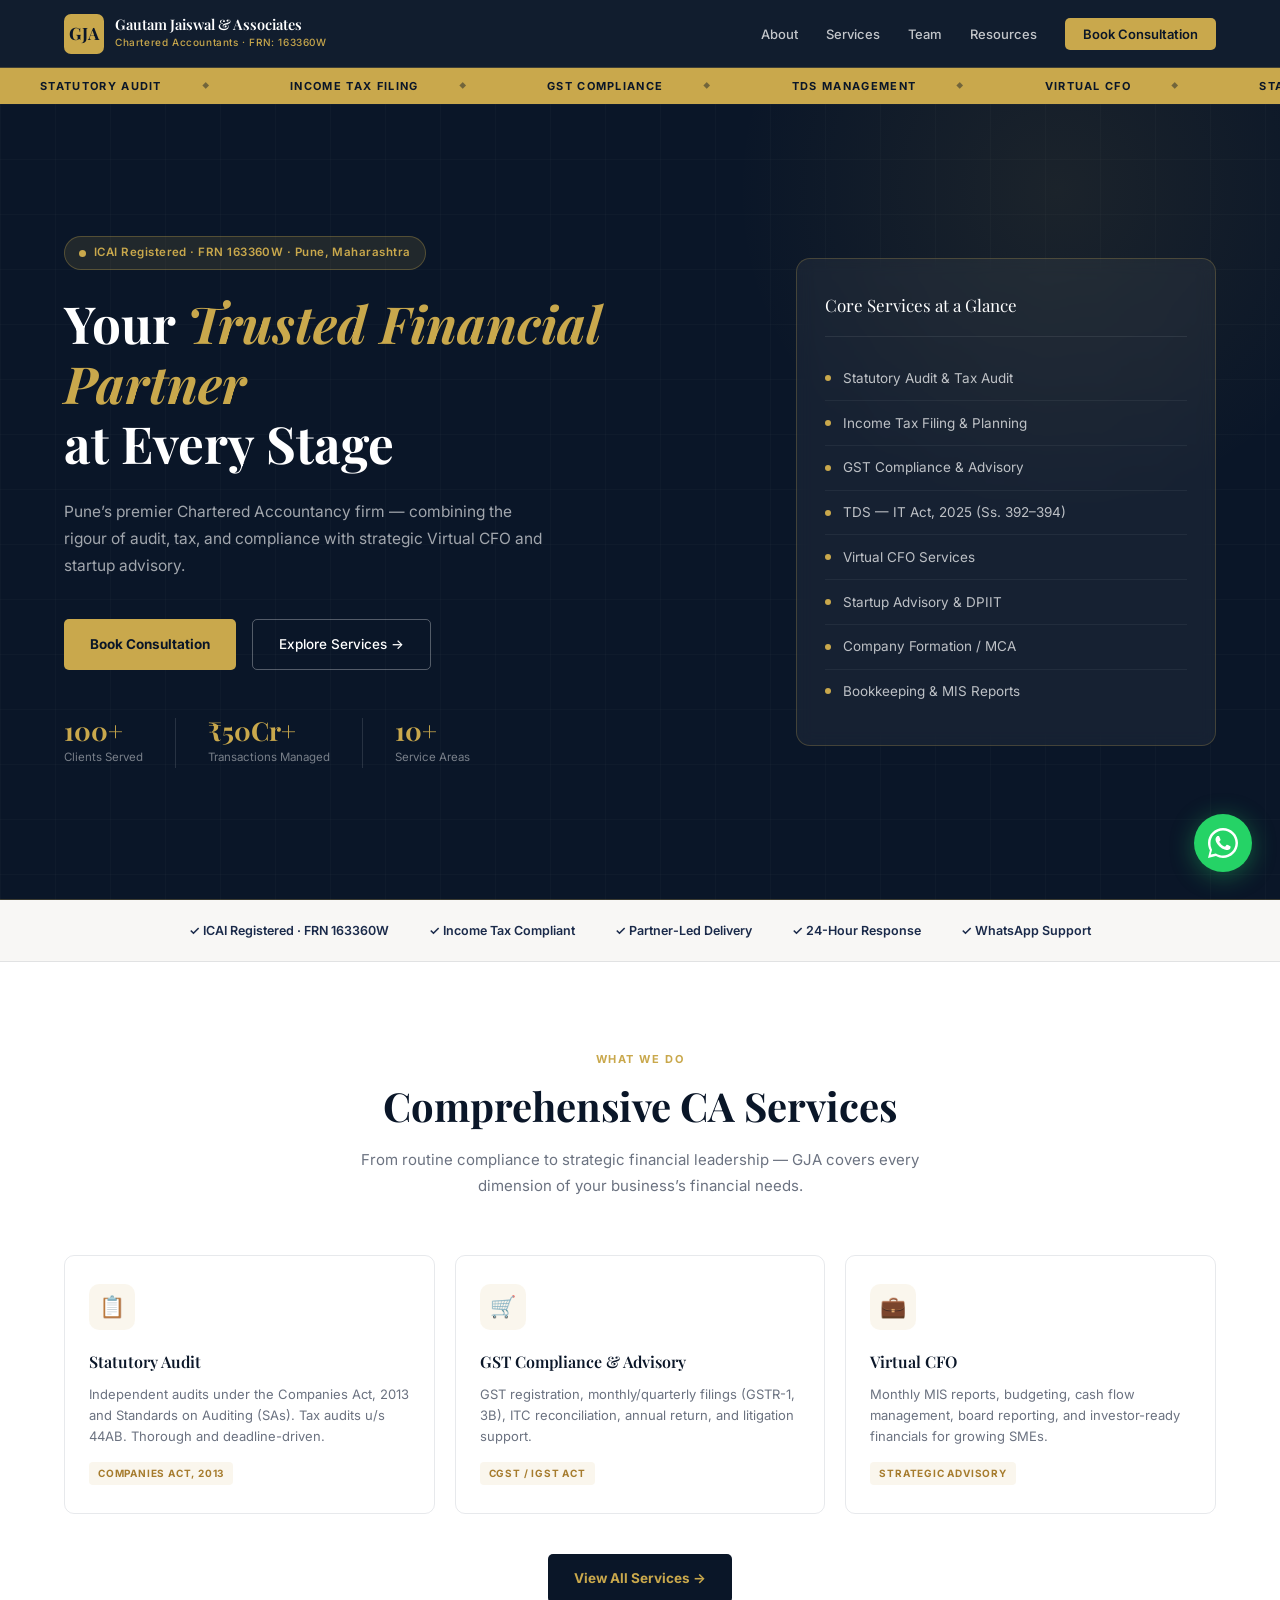
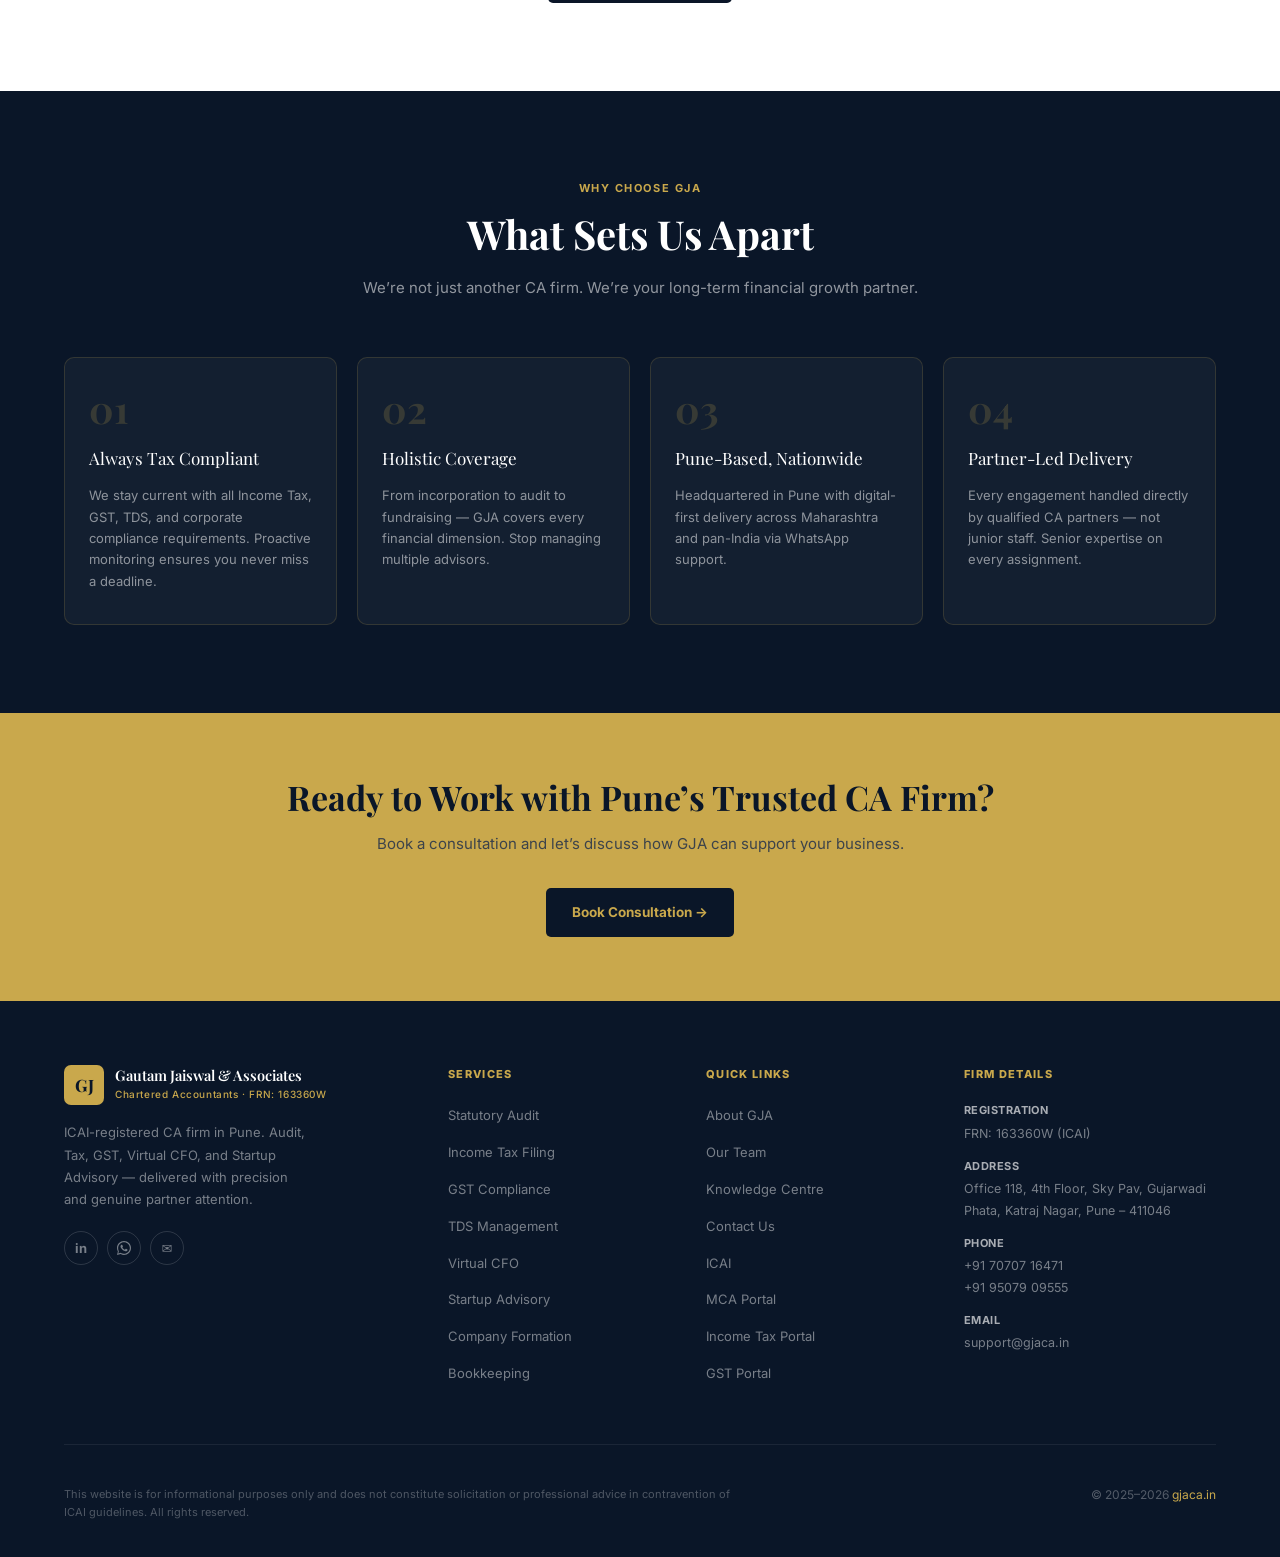
==== commit bd57d745: "Make Website responsive and also fix auto fill form button not working" ====
--- a/index.html
+++ b/index.html
@@ -1,68 +1,55 @@
 <!doctype html>
 <html lang="en-IN">
-  <head>
-    <meta charset="UTF-8" />
-    <meta name="viewport" content="width=device-width, initial-scale=1.0" />
-    <title>
-      Chartered Accountant in Pune | Audit, Tax & GST | Gautam Jaiswal &
-      Associates
-    </title>
-    <meta
-      name="description"
-      content="ICAI-registered CA firm in Pune. Statutory Audit, Income Tax, GST, Virtual CFO & Startup Advisory. FRN: 163360W."
-    />
-    <meta name="robots" content="index, follow" />
-    <link rel="canonical" href="https://gjaca.in/" />
-    <meta
-      property="og:title"
-      content="Chartered Accountant in Pune | Audit, Tax & GST | Gautam Jaiswal & Associates"
-    />
-    <meta
-      property="og:description"
-      content="ICAI-registered CA firm in Pune. Statutory Audit, Income Tax, GST, Virtual CFO & Startup Advisory. FRN: 163360W."
-    />
-    <meta property="og:url" content="https://gjaca.in/" />
-    <meta property="og:type" content="website" />
-    <meta property="og:site_name" content="Gautam Jaiswal &amp; Associates" />
-    <meta property="og:locale" content="en_IN" />
-    <meta property="og:image" content="https://gjaca.in/assets/og-image.jpg" />
-    <meta property="og:image:width" content="1200" />
-    <meta property="og:image:height" content="630" />
-    <meta name="twitter:card" content="summary_large_image" />
-    <meta
-      name="twitter:title"
-      content="Chartered Accountant in Pune | Audit, Tax &amp; GST | Gautam Jaiswal &amp; Associates"
-    />
-    <meta
-      name="twitter:description"
-      content="ICAI-registered CA firm in Pune. Statutory Audit, Income Tax, GST, Virtual CFO &amp; Startup Advisory. FRN: 163360W."
-    />
-    <meta name="twitter:image" content="https://gjaca.in/assets/og-image.jpg" />
-    <link rel="sitemap" type="application/xml" href="/sitemap.xml" />
-    <link rel="icon" type="image/svg+xml" href="assets/favicon.svg" />
-    <meta name="theme-color" content="#0F1E3C" />
-    <link rel="preconnect" href="https://fonts.googleapis.com" />
-    <link rel="preconnect" href="https://fonts.gstatic.com" crossorigin />
-    <link
-      href="https://fonts.googleapis.com/css2?family=Playfair+Display:ital,wght@0,400;0,600;0,700;1,400&family=Inter:wght@300;400;500;600&display=swap"
-      rel="stylesheet"
-    />
-    <link rel="stylesheet" href="css/global.css" />
-    <link rel="stylesheet" href="css/home.css" />
-    <!-- GA4: replace G-XXXXXXXXXX with your Measurement ID -->
-    <script
-      async
-      src="https://www.googletagmanager.com/gtag/js?id=G-XXXXXXXXXX"
-    ></script>
-    <script>
-      window.dataLayer = window.dataLayer || [];
-      function gtag() {
-        dataLayer.push(arguments);
-      }
-      gtag("js", new Date());
-      gtag("config", "G-XXXXXXXXXX");
-    </script>
-    <script type="application/ld+json">
+
+<head>
+  <meta charset="UTF-8" />
+  <meta name="viewport" content="width=device-width, initial-scale=1.0" />
+  <title>
+    Chartered Accountant in Pune | Audit, Tax & GST | Gautam Jaiswal &
+    Associates
+  </title>
+  <meta name="description"
+    content="ICAI-registered CA firm in Pune. Statutory Audit, Income Tax, GST, Virtual CFO & Startup Advisory. FRN: 163360W." />
+  <meta name="robots" content="index, follow" />
+  <link rel="canonical" href="https://gjaca.in/" />
+  <meta property="og:title" content="Chartered Accountant in Pune | Audit, Tax & GST | Gautam Jaiswal & Associates" />
+  <meta property="og:description"
+    content="ICAI-registered CA firm in Pune. Statutory Audit, Income Tax, GST, Virtual CFO & Startup Advisory. FRN: 163360W." />
+  <meta property="og:url" content="https://gjaca.in/" />
+  <meta property="og:type" content="website" />
+  <meta property="og:site_name" content="Gautam Jaiswal &amp; Associates" />
+  <meta property="og:locale" content="en_IN" />
+  <meta property="og:image" content="https://gjaca.in/assets/og-image.jpg" />
+  <meta property="og:image:width" content="1200" />
+  <meta property="og:image:height" content="630" />
+  <meta name="twitter:card" content="summary_large_image" />
+  <meta name="twitter:title"
+    content="Chartered Accountant in Pune | Audit, Tax &amp; GST | Gautam Jaiswal &amp; Associates" />
+  <meta name="twitter:description"
+    content="ICAI-registered CA firm in Pune. Statutory Audit, Income Tax, GST, Virtual CFO &amp; Startup Advisory. FRN: 163360W." />
+  <meta name="twitter:image" content="https://gjaca.in/assets/og-image.jpg" />
+  <link rel="sitemap" type="application/xml" href="/sitemap.xml" />
+  <link rel="icon" type="image/svg+xml" href="assets/favicon.svg" />
+  <meta name="theme-color" content="#0F1E3C" />
+  <link rel="preconnect" href="https://fonts.googleapis.com" />
+  <link rel="preconnect" href="https://fonts.gstatic.com" crossorigin />
+  <link
+    href="https://fonts.googleapis.com/css2?family=Playfair+Display:ital,wght@0,400;0,600;0,700;1,400&family=Inter:wght@300;400;500;600&display=swap"
+    rel="stylesheet" />
+  <link rel="stylesheet" href="css/global.css" />
+  <link rel="stylesheet" href="css/home.css" />
+  <link rel="stylesheet" href="css/responsive.css" />
+  <!-- GA4: replace G-XXXXXXXXXX with your Measurement ID -->
+  <script async src="https://www.googletagmanager.com/gtag/js?id=G-XXXXXXXXXX"></script>
+  <script>
+    window.dataLayer = window.dataLayer || [];
+    function gtag() {
+      dataLayer.push(arguments);
+    }
+    gtag("js", new Date());
+    gtag("config", "G-XXXXXXXXXX");
+  </script>
+  <script type="application/ld+json">
       {
         "@context": "https://schema.org",
         "@graph": [
@@ -190,220 +177,219 @@
         ]
       }
     </script>
-  </head>
-
-  <body id="top">
-    <div id="navbar"></div>
-
-    <!-- TICKER -->
-    <div class="ticker-wrap" aria-hidden="true">
-      <div class="ticker-track" id="tickerTrack">
-        <div class="ticker-item">Statutory Audit</div>
-        <div class="ticker-item">Income Tax Filing</div>
-        <div class="ticker-item">GST Compliance</div>
-        <div class="ticker-item">TDS Management</div>
-        <div class="ticker-item">Virtual CFO</div>
-        <div class="ticker-item">Startup Advisory</div>
-        <div class="ticker-item">Company Formation</div>
-        <div class="ticker-item">Bookkeeping &amp; Accounts</div>
-        <div class="ticker-item">Fundraising &amp; Valuation</div>
-        <div class="ticker-item">MCA / ROC Compliance</div>
-      </div>
-    </div>
-
-    <!-- HERO -->
-    <section id="home" class="hero">
-      <div class="hero-grid">
-        <div>
-          <div class="hero-tag">
-            <span class="hero-tag-dot"></span>ICAI Registered &middot; FRN
-            163360W &middot; Pune, Maharashtra
-          </div>
-          <h1>Your <em>Trusted Financial Partner</em><br />at Every Stage</h1>
-          <p class="hero-sub">
-            Pune&rsquo;s premier Chartered Accountancy firm &mdash; combining
-            the rigour of audit, tax, and compliance with strategic Virtual CFO
-            and startup advisory.
-          </p>
-          <div class="hero-btns">
-            <a href="contact.html" class="btn-gold">Book Consultation</a>
-            <a href="services.html" class="btn-ghost"
-              >Explore Services &rarr;</a
-            >
-          </div>
-          <div class="hero-stats">
-            <div class="hero-stat">
-              <div class="stat-num">100+</div>
-              <div class="stat-label">Clients Served</div>
-            </div>
-            <div class="hero-stat">
-              <div class="stat-num">&#8377;50Cr+</div>
-              <div class="stat-label">Transactions Managed</div>
-            </div>
-            <div class="hero-stat">
-              <div class="stat-num">10+</div>
-              <div class="stat-label">Service Areas</div>
-            </div>
-          </div>
-        </div>
-        <div class="hero-right">
-          <div class="hero-card">
-            <div class="hero-card-title">Core Services at a Glance</div>
-            <div class="hero-service">
-              <span class="hs-dot"></span>Statutory Audit &amp; Tax Audit
-            </div>
-            <div class="hero-service">
-              <span class="hs-dot"></span>Income Tax Filing &amp; Planning
-            </div>
-            <div class="hero-service">
-              <span class="hs-dot"></span>GST Compliance &amp; Advisory
-            </div>
-            <div class="hero-service">
-              <span class="hs-dot"></span>TDS &mdash; IT Act, 2025 (Ss.
-              392&ndash;394)
-            </div>
-            <div class="hero-service">
-              <span class="hs-dot"></span>Virtual CFO Services
-            </div>
-            <div class="hero-service">
-              <span class="hs-dot"></span>Startup Advisory &amp; DPIIT
-            </div>
-            <div class="hero-service">
-              <span class="hs-dot"></span>Company Formation / MCA
-            </div>
-            <div class="hero-service">
-              <span class="hs-dot"></span>Bookkeeping &amp; MIS Reports
-            </div>
-          </div>
-        </div>
-      </div>
-    </section>
-
-    <!-- TRUST BAR -->
-    <div class="trust-bar">
-      <div class="trust-inner">
-        <div class="trust-item">
-          &#10003; ICAI Registered &middot; FRN 163360W
-        </div>
-        <div class="trust-item">&#10003; Income Tax Compliant</div>
-        <div class="trust-item">&#10003; Partner-Led Delivery</div>
-        <div class="trust-item">&#10003; 24-Hour Response</div>
-        <div class="trust-item">&#10003; WhatsApp Support</div>
-      </div>
-    </div>
-
-    <!-- FEATURED SERVICES -->
-    <section class="featured-services">
-      <div class="container">
-        <div class="section-header section-header-center">
-          <span class="eyebrow reveal">What We Do</span>
-          <h2 class="section-title reveal">Comprehensive CA Services</h2>
-          <p class="section-sub reveal">
-            From routine compliance to strategic financial leadership &mdash;
-            GJA covers every dimension of your business&rsquo;s financial needs.
-          </p>
-        </div>
-        <div class="featured-grid">
-          <div class="svc-card reveal">
-            <div class="svc-icon">&#128203;</div>
-            <div class="svc-title">Statutory Audit</div>
-            <div class="svc-desc">
-              Independent audits under the Companies Act, 2013 and Standards on
-              Auditing (SAs). Tax audits u/s 44AB. Thorough and deadline-driven.
-            </div>
-            <span class="svc-tag">Companies Act, 2013</span>
-          </div>
-          <div class="svc-card reveal reveal-d1">
-            <div class="svc-icon">&#128722;</div>
-            <div class="svc-title">GST Compliance &amp; Advisory</div>
-            <div class="svc-desc">
-              GST registration, monthly/quarterly filings (GSTR-1, 3B), ITC
-              reconciliation, annual return, and litigation support.
-            </div>
-            <span class="svc-tag">CGST / IGST Act</span>
-          </div>
-          <div class="svc-card reveal reveal-d2">
-            <div class="svc-icon">&#128188;</div>
-            <div class="svc-title">Virtual CFO</div>
-            <div class="svc-desc">
-              Monthly MIS reports, budgeting, cash flow management, board
-              reporting, and investor-ready financials for growing SMEs.
-            </div>
-            <span class="svc-tag">Strategic Advisory</span>
-          </div>
-        </div>
-        <div class="view-all reveal">
-          <a href="services.html" class="btn-navy">View All Services &rarr;</a>
-        </div>
-      </div>
-    </section>
-
-    <!-- WHY GJA -->
-    <section class="why">
-      <div class="container">
-        <div class="section-header section-header-center">
-          <span class="eyebrow reveal">Why Choose GJA</span>
-          <h2 class="section-title reveal">What Sets Us Apart</h2>
-          <p class="section-sub reveal">
-            We&rsquo;re not just another CA firm. We&rsquo;re your long-term
-            financial growth partner.
-          </p>
-        </div>
-        <div class="why-grid">
-          <div class="why-card reveal">
-            <div class="why-num">01</div>
-            <div class="why-title">Always Tax Compliant</div>
-            <div class="why-body">
-              We stay current with all Income Tax, GST, TDS, and corporate
-              compliance requirements. Proactive monitoring ensures you never
-              miss a deadline.
-            </div>
-          </div>
-          <div class="why-card reveal reveal-d1">
-            <div class="why-num">02</div>
-            <div class="why-title">Holistic Coverage</div>
-            <div class="why-body">
-              From incorporation to audit to fundraising &mdash; GJA covers
-              every financial dimension. Stop managing multiple advisors.
-            </div>
-          </div>
-          <div class="why-card reveal reveal-d2">
-            <div class="why-num">03</div>
-            <div class="why-title">Pune-Based, Nationwide</div>
-            <div class="why-body">
-              Headquartered in Pune with digital-first delivery across
-              Maharashtra and pan-India via WhatsApp support.
-            </div>
-          </div>
-          <div class="why-card reveal reveal-d3">
-            <div class="why-num">04</div>
-            <div class="why-title">Partner-Led Delivery</div>
-            <div class="why-body">
-              Every engagement handled directly by qualified CA partners &mdash;
-              not junior staff. Senior expertise on every assignment.
-            </div>
-          </div>
-        </div>
-      </div>
-    </section>
-
-    <!-- CTA -->
-    <div class="cta-banner">
-      <div class="container">
-        <h2>Ready to Work with Pune&rsquo;s Trusted CA Firm?</h2>
-        <p>
-          Book a consultation and let&rsquo;s discuss how GJA can support your
-          business.
+</head>
+
+<body id="top">
+  <div id="navbar"></div>
+
+  <!-- TICKER -->
+  <div class="ticker-wrap" aria-hidden="true">
+    <div class="ticker-track" id="tickerTrack">
+      <div class="ticker-item">Statutory Audit</div>
+      <div class="ticker-item">Income Tax Filing</div>
+      <div class="ticker-item">GST Compliance</div>
+      <div class="ticker-item">TDS Management</div>
+      <div class="ticker-item">Virtual CFO</div>
+      <div class="ticker-item">Startup Advisory</div>
+      <div class="ticker-item">Company Formation</div>
+      <div class="ticker-item">Bookkeeping &amp; Accounts</div>
+      <div class="ticker-item">Fundraising &amp; Valuation</div>
+      <div class="ticker-item">MCA / ROC Compliance</div>
+    </div>
+  </div>
+
+  <!-- HERO -->
+  <section id="home" class="hero">
+    <div class="hero-grid">
+      <div>
+        <div class="hero-tag">
+          <span class="hero-tag-dot"></span>ICAI Registered &middot; FRN
+          163360W &middot; Pune, Maharashtra
+        </div>
+        <h1>Your <em>Trusted Financial Partner</em><br />at Every Stage</h1>
+        <p class="hero-sub">
+          Pune&rsquo;s premier Chartered Accountancy firm &mdash; combining
+          the rigour of audit, tax, and compliance with strategic Virtual CFO
+          and startup advisory.
         </p>
-        <a href="contact.html" class="btn-navy">Book Consultation &rarr;</a>
-      </div>
-    </div>
-
-    <div id="footer"></div>
-    <div id="whatsapp"></div>
-    <div id="backTopContainer"></div>
-    <script src="js/layout.js" defer></script>
-    <script src="js/global.js" defer></script>
-    <script src="js/home.js" defer></script>
-  </body>
-</html>
+        <div class="hero-btns">
+          <a href="contact.html" class="btn-gold">Book Consultation</a>
+          <a href="services.html" class="btn-ghost">Explore Services &rarr;</a>
+        </div>
+        <div class="hero-stats">
+          <div class="hero-stat">
+            <div class="stat-num">100+</div>
+            <div class="stat-label">Clients Served</div>
+          </div>
+          <div class="hero-stat">
+            <div class="stat-num">&#8377;50Cr+</div>
+            <div class="stat-label">Transactions Managed</div>
+          </div>
+          <div class="hero-stat">
+            <div class="stat-num">10+</div>
+            <div class="stat-label">Service Areas</div>
+          </div>
+        </div>
+      </div>
+      <div class="hero-right">
+        <div class="hero-card">
+          <div class="hero-card-title">Core Services at a Glance</div>
+          <div class="hero-service">
+            <span class="hs-dot"></span>Statutory Audit &amp; Tax Audit
+          </div>
+          <div class="hero-service">
+            <span class="hs-dot"></span>Income Tax Filing &amp; Planning
+          </div>
+          <div class="hero-service">
+            <span class="hs-dot"></span>GST Compliance &amp; Advisory
+          </div>
+          <div class="hero-service">
+            <span class="hs-dot"></span>TDS &mdash; IT Act, 2025 (Ss.
+            392&ndash;394)
+          </div>
+          <div class="hero-service">
+            <span class="hs-dot"></span>Virtual CFO Services
+          </div>
+          <div class="hero-service">
+            <span class="hs-dot"></span>Startup Advisory &amp; DPIIT
+          </div>
+          <div class="hero-service">
+            <span class="hs-dot"></span>Company Formation / MCA
+          </div>
+          <div class="hero-service">
+            <span class="hs-dot"></span>Bookkeeping &amp; MIS Reports
+          </div>
+        </div>
+      </div>
+    </div>
+  </section>
+
+  <!-- TRUST BAR -->
+  <div class="trust-bar">
+    <div class="trust-inner">
+      <div class="trust-item">
+        &#10003; ICAI Registered &middot; FRN 163360W
+      </div>
+      <div class="trust-item">&#10003; Income Tax Compliant</div>
+      <div class="trust-item">&#10003; Partner-Led Delivery</div>
+      <div class="trust-item">&#10003; 24-Hour Response</div>
+      <div class="trust-item">&#10003; WhatsApp Support</div>
+    </div>
+  </div>
+
+  <!-- FEATURED SERVICES -->
+  <section class="featured-services">
+    <div class="container">
+      <div class="section-header section-header-center">
+        <span class="eyebrow reveal">What We Do</span>
+        <h2 class="section-title reveal">Comprehensive CA Services</h2>
+        <p class="section-sub reveal">
+          From routine compliance to strategic financial leadership &mdash;
+          GJA covers every dimension of your business&rsquo;s financial needs.
+        </p>
+      </div>
+      <div class="featured-grid">
+        <div class="svc-card reveal">
+          <div class="svc-icon">&#128203;</div>
+          <div class="svc-title">Statutory Audit</div>
+          <div class="svc-desc">
+            Independent audits under the Companies Act, 2013 and Standards on
+            Auditing (SAs). Tax audits u/s 44AB. Thorough and deadline-driven.
+          </div>
+          <span class="svc-tag">Companies Act, 2013</span>
+        </div>
+        <div class="svc-card reveal reveal-d1">
+          <div class="svc-icon">&#128722;</div>
+          <div class="svc-title">GST Compliance &amp; Advisory</div>
+          <div class="svc-desc">
+            GST registration, monthly/quarterly filings (GSTR-1, 3B), ITC
+            reconciliation, annual return, and litigation support.
+          </div>
+          <span class="svc-tag">CGST / IGST Act</span>
+        </div>
+        <div class="svc-card reveal reveal-d2">
+          <div class="svc-icon">&#128188;</div>
+          <div class="svc-title">Virtual CFO</div>
+          <div class="svc-desc">
+            Monthly MIS reports, budgeting, cash flow management, board
+            reporting, and investor-ready financials for growing SMEs.
+          </div>
+          <span class="svc-tag">Strategic Advisory</span>
+        </div>
+      </div>
+      <div class="view-all reveal">
+        <a href="services.html" class="btn-navy">View All Services &rarr;</a>
+      </div>
+    </div>
+  </section>
+
+  <!-- WHY GJA -->
+  <section class="why">
+    <div class="container">
+      <div class="section-header section-header-center">
+        <span class="eyebrow reveal">Why Choose GJA</span>
+        <h2 class="section-title reveal">What Sets Us Apart</h2>
+        <p class="section-sub reveal">
+          We&rsquo;re not just another CA firm. We&rsquo;re your long-term
+          financial growth partner.
+        </p>
+      </div>
+      <div class="why-grid">
+        <div class="why-card reveal">
+          <div class="why-num">01</div>
+          <div class="why-title">Always Tax Compliant</div>
+          <div class="why-body">
+            We stay current with all Income Tax, GST, TDS, and corporate
+            compliance requirements. Proactive monitoring ensures you never
+            miss a deadline.
+          </div>
+        </div>
+        <div class="why-card reveal reveal-d1">
+          <div class="why-num">02</div>
+          <div class="why-title">Holistic Coverage</div>
+          <div class="why-body">
+            From incorporation to audit to fundraising &mdash; GJA covers
+            every financial dimension. Stop managing multiple advisors.
+          </div>
+        </div>
+        <div class="why-card reveal reveal-d2">
+          <div class="why-num">03</div>
+          <div class="why-title">Pune-Based, Nationwide</div>
+          <div class="why-body">
+            Headquartered in Pune with digital-first delivery across
+            Maharashtra and pan-India via WhatsApp support.
+          </div>
+        </div>
+        <div class="why-card reveal reveal-d3">
+          <div class="why-num">04</div>
+          <div class="why-title">Partner-Led Delivery</div>
+          <div class="why-body">
+            Every engagement handled directly by qualified CA partners &mdash;
+            not junior staff. Senior expertise on every assignment.
+          </div>
+        </div>
+      </div>
+    </div>
+  </section>
+
+  <!-- CTA -->
+  <div class="cta-banner">
+    <div class="container">
+      <h2>Ready to Work with Pune&rsquo;s Trusted CA Firm?</h2>
+      <p>
+        Book a consultation and let&rsquo;s discuss how GJA can support your
+        business.
+      </p>
+      <a href="contact.html" class="btn-navy">Book Consultation &rarr;</a>
+    </div>
+  </div>
+
+  <div id="footer"></div>
+  <div id="whatsapp"></div>
+  <div id="backTopContainer"></div>
+  <script src="js/layout.js" defer></script>
+  <script src="js/global.js" defer></script>
+  <script src="js/home.js" defer></script>
+</body>
+
+</html>
--- a/css/global.css
+++ b/css/global.css
@@ -6,7 +6,7 @@
 
 /* ── Variables ─────────────────────────────────────────────── */
 :root {
-  --navy-dark: #0f1e3c;
+  --navy-dark: #0a1628;
   --navy: #1a2a4a;
   --navy-mid: #243552;
   --navy-light: #2e4269;
@@ -197,7 +197,7 @@
   align-items: center;
   justify-content: space-between;
   padding: 0 5%;
-  background: rgba(15, 30, 60, 0.97);
+  background: rgba(10, 22, 40, 0.97);
   backdrop-filter: blur(14px);
   -webkit-backdrop-filter: blur(14px);
   border-bottom: 1px solid var(--border-gold);
@@ -336,7 +336,11 @@
 
 /* ── Page Hero (inner pages) ───────────────────────────────── */
 .page-hero {
-  background: var(--navy-dark);
+  background-color: var(--navy-dark);
+  background-image:
+    linear-gradient(rgba(255, 255, 255, 0.02) 1px, transparent 1px),
+    linear-gradient(90deg, rgba(255, 255, 255, 0.02) 1px, transparent 1px);
+  background-size: 55px 55px;
   padding: 7rem 5% 4rem;
   margin-top: 68px;
   position: relative;
--- a/css/home.css
+++ b/css/home.css
@@ -46,7 +46,11 @@
 /* ── Hero ────────────────────────────────────────────────────── */
 .hero {
   min-height: calc(100vh - 104px);
-  background: var(--navy-dark);
+  background-color: var(--navy-dark);
+  background-image:
+    linear-gradient(rgba(255, 255, 255, 0.02) 1px, transparent 1px),
+    linear-gradient(90deg, rgba(255, 255, 255, 0.02) 1px, transparent 1px);
+  background-size: 55px 55px;
   display: flex;
   align-items: center;
   padding: 5rem 5%;
--- a/css/responsive.css
+++ b/css/responsive.css
@@ -0,0 +1,261 @@
+/* ============================================================
+   RESPONSIVE.CSS — Gautam Jaiswal & Associates
+   Single source of truth for tablet + mobile responsiveness.
+   MUST be linked LAST (after global.css + the page stylesheet)
+   so these rules win where they overlap.
+
+   Breakpoints:
+     ≤ 1024px  large tablet / small laptop
+     ≤ 900px   tablet  (nav collapses to hamburger here)
+     ≤ 600px   mobile  (single column, centred text)
+     ≤ 380px   small phones
+   ============================================================ */
+
+/* ─────────────  LARGE TABLET  (≤ 1024px)  ───────────── */
+@media (max-width: 1024px) {
+  section {
+    padding: 4.5rem 5%;
+  }
+  .hero-grid {
+    gap: 2.5rem;
+  }
+  .why-grid {
+    grid-template-columns: repeat(2, 1fr);
+  }
+}
+
+/* ─────────────  TABLET  (≤ 900px)  ───────────── */
+@media (max-width: 900px) {
+  /* Collapse the top nav to the hamburger on tablets too */
+  .nav-links {
+    display: none;
+  }
+  .hamburger {
+    display: flex;
+  }
+
+  /* Two-column card grids */
+  .featured-grid,
+  .services-grid,
+  .resources-grid {
+    grid-template-columns: repeat(2, 1fr);
+  }
+
+  /* Single-column stacked areas */
+  .hero-grid,
+  .about-grid,
+  .contact-grid,
+  .team-grid {
+    grid-template-columns: 1fr;
+  }
+  .hero-right {
+    display: none;
+  }
+  /* Home hero: stop vertical-centering so content sits near the top */
+  .hero {
+    min-height: auto;
+    align-items: flex-start;
+  }
+  .about-card,
+  .form-wrap {
+    position: static;
+  }
+
+  /* Tighten the inner-page hero gap below the fixed nav */
+  .page-hero {
+    padding: 3rem 5% 3rem;
+  }
+
+  /* Process line hidden once it wraps */
+  .process-steps {
+    grid-template-columns: repeat(2, 1fr);
+  }
+  .process-steps::before {
+    display: none;
+  }
+
+  /* Footer two-up */
+  .footer-grid {
+    grid-template-columns: 1fr 1fr;
+    gap: 2rem;
+  }
+}
+
+/* ─────────────  MOBILE  (≤ 600px)  ───────────── */
+@media (max-width: 600px) {
+  section {
+    padding: 3.25rem 6%;
+  }
+
+  /* Everything to a single, centred column */
+  .featured-grid,
+  .why-grid,
+  .services-grid,
+  .resources-grid,
+  .process-steps,
+  .footer-grid {
+    grid-template-columns: 1fr;
+  }
+
+  /* ── Home hero: centred text, tight top spacing ── */
+  .hero {
+    text-align: center;
+    padding: 2.5rem 6% 3.5rem;
+  }
+  .hero-tag,
+  .hero-sub {
+    margin-left: auto;
+    margin-right: auto;
+  }
+  .hero-btns {
+    flex-direction: column;
+    align-items: center;
+  }
+  .hero-btns .btn-gold,
+  .hero-btns .btn-ghost {
+    width: 100%;
+    max-width: 320px;
+    justify-content: center;
+  }
+  .hero-stats {
+    justify-content: center;
+    flex-wrap: wrap;
+    gap: 1.25rem;
+  }
+  .hero-stat,
+  .hero-stat + .hero-stat {
+    padding: 0 1rem;
+    border-left: none;
+  }
+
+  /* ── Inner page hero: centred ── */
+  .page-hero {
+    text-align: center;
+    padding: 2.25rem 6% 2.75rem;
+  }
+  .page-hero p {
+    margin-left: auto;
+    margin-right: auto;
+  }
+
+  /* ── Section intros: centred ── */
+  .section-header {
+    text-align: center;
+    margin-bottom: 2.5rem;
+  }
+  .section-sub {
+    margin-left: auto;
+    margin-right: auto;
+  }
+
+  /* ── About: centred intro ── */
+  .about-body {
+    text-align: center;
+  }
+  .about-quote {
+    text-align: center;
+    border-left: none;
+    border-top: 3px solid var(--gold);
+    border-radius: 0 0 8px 8px;
+  }
+  .about-badges {
+    justify-content: center;
+  }
+
+  /* ── Contact: centred lead + socials ── */
+  .contact-lead {
+    text-align: center;
+  }
+  .contact-social {
+    justify-content: center;
+  }
+
+  /* ── Team cards: stack, centre, show the FULL photo (no crop) ── */
+  .team-card {
+    flex-direction: column;
+    text-align: center;
+    align-items: center;
+    padding-top: 1.75rem;
+  }
+  .team-photo-col {
+    width: 100%;
+    max-width: 260px;
+    height: auto;
+    margin: 0 auto;
+    border-radius: 10px;
+  }
+  .team-photo {
+    width: 100%;
+    height: auto;
+    min-height: 0;
+    object-fit: contain;
+    border-radius: 10px;
+  }
+  .team-info {
+    align-items: center;
+  }
+  .team-badges,
+  .team-list {
+    justify-content: center;
+  }
+  .team-list {
+    align-items: center;
+  }
+  .team-list li {
+    justify-content: center;
+  }
+
+  /* ── Footer: centred single column ── */
+  .footer-grid {
+    text-align: center;
+    gap: 2.25rem;
+  }
+  .footer-grid .nav-brand {
+    justify-content: center;
+  }
+  .footer-brand-text {
+    margin-left: auto;
+    margin-right: auto;
+  }
+  .footer-social {
+    justify-content: center;
+  }
+  .footer-bottom {
+    flex-direction: column;
+    align-items: center;
+    text-align: center;
+  }
+  .footer-disclaimer {
+    margin: 0 auto;
+  }
+
+  /* Trust bar centred */
+  .trust-inner {
+    justify-content: center;
+    gap: 1rem 1.5rem;
+  }
+
+  /* Thank-you page spacing */
+  .thank-you-section {
+    padding: 100px 18px 70px;
+  }
+  .thank-you-card {
+    padding: 40px 24px;
+  }
+}
+
+/* ─────────────  SMALL PHONES  (≤ 380px)  ───────────── */
+@media (max-width: 380px) {
+  .nav-brand-name {
+    font-size: 13px;
+  }
+  .nav-brand-sub {
+    font-size: 9px;
+  }
+  .hero-stats {
+    gap: 0.85rem;
+  }
+  .stat-num {
+    font-size: 22px;
+  }
+}
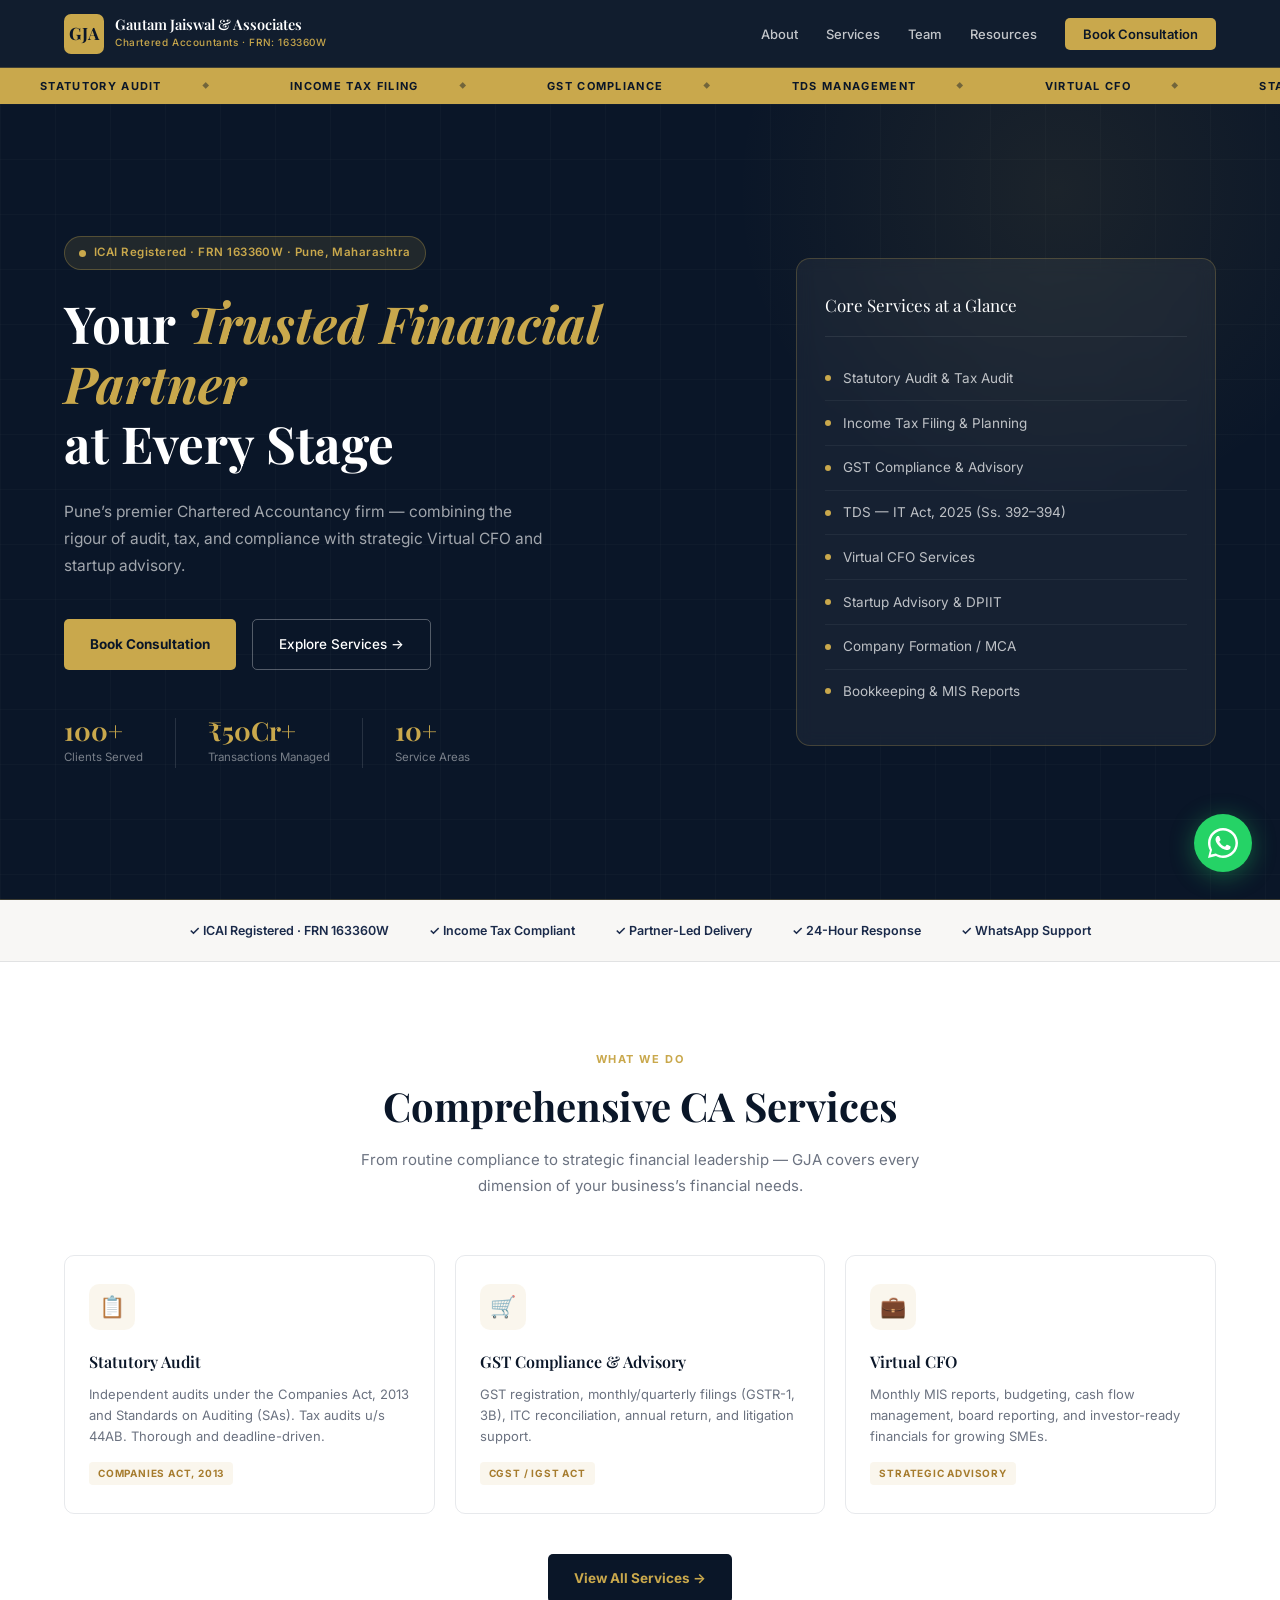
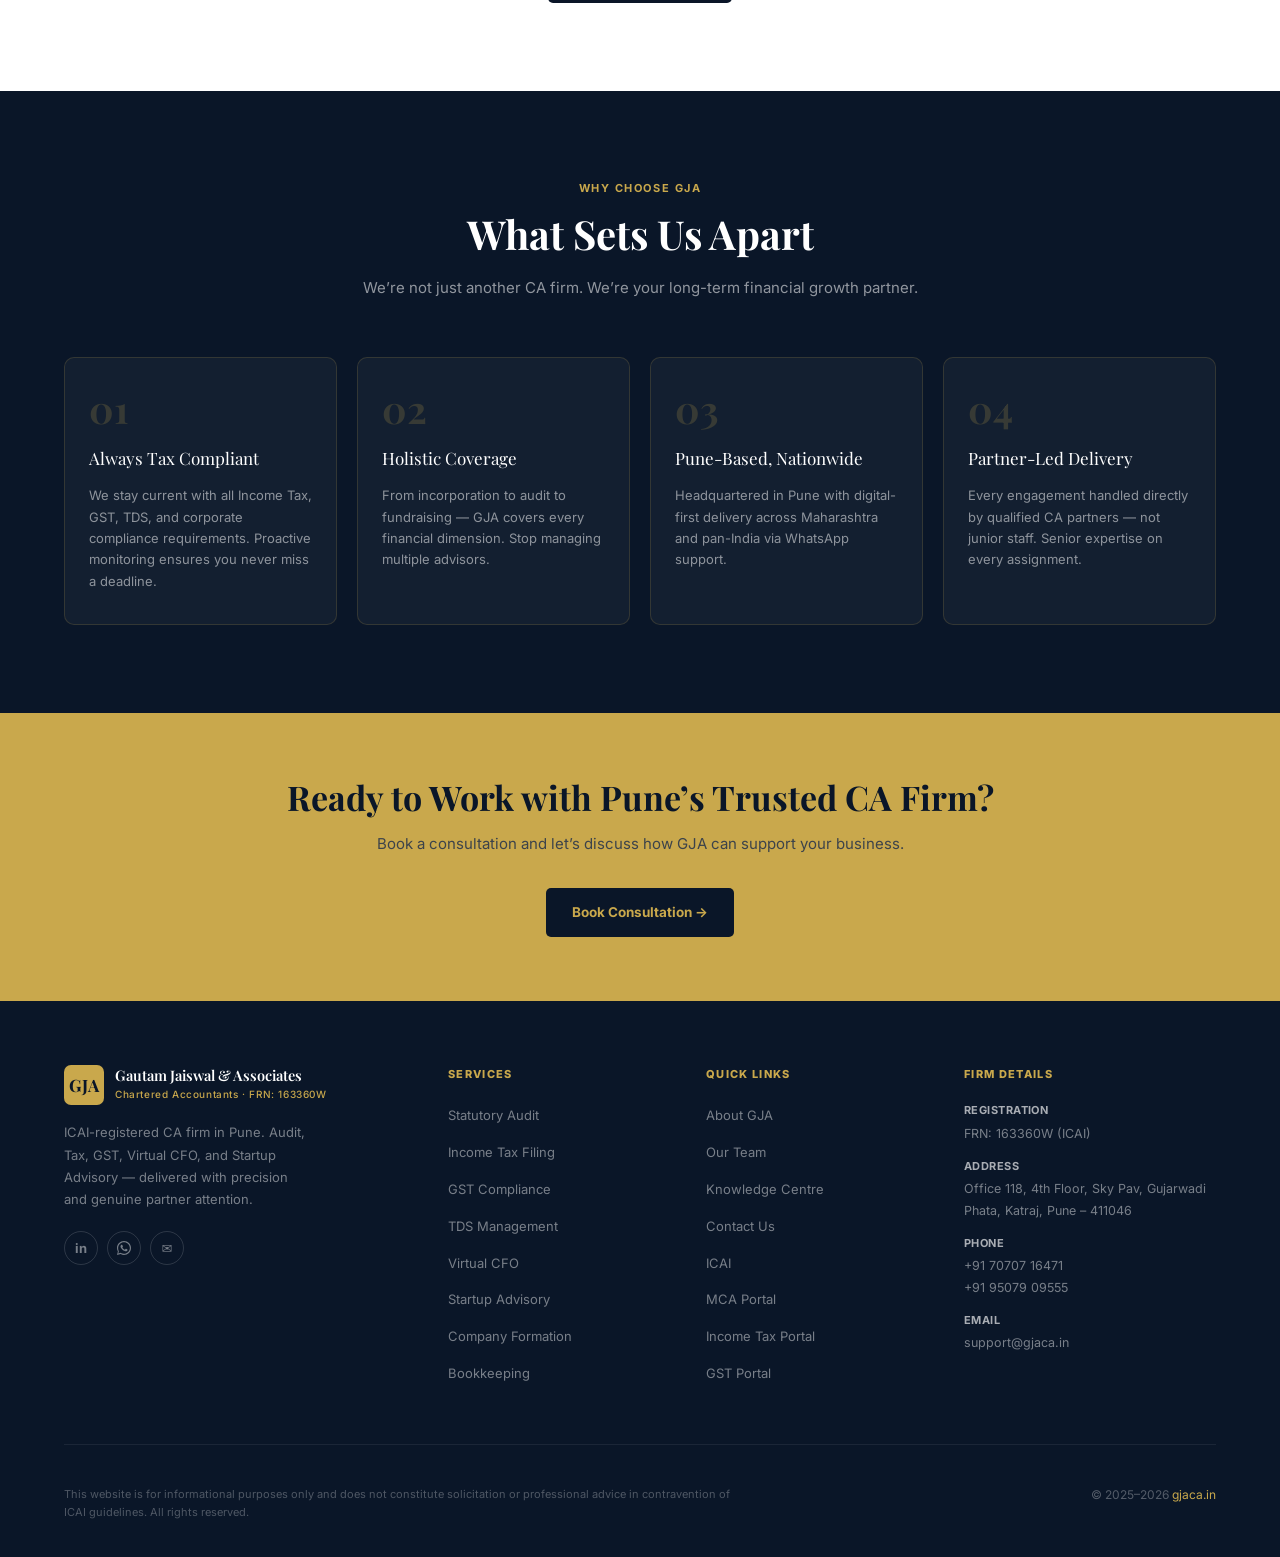
==== commit a8ee56d6: "Trying to add ->  google tag manager" ====
--- a/index.html
+++ b/index.html
@@ -1,55 +1,70 @@
 <!doctype html>
 <html lang="en-IN">
-
-<head>
-  <meta charset="UTF-8" />
-  <meta name="viewport" content="width=device-width, initial-scale=1.0" />
-  <title>
-    Chartered Accountant in Pune | Audit, Tax & GST | Gautam Jaiswal &
-    Associates
-  </title>
-  <meta name="description"
-    content="ICAI-registered CA firm in Pune. Statutory Audit, Income Tax, GST, Virtual CFO & Startup Advisory. FRN: 163360W." />
-  <meta name="robots" content="index, follow" />
-  <link rel="canonical" href="https://gjaca.in/" />
-  <meta property="og:title" content="Chartered Accountant in Pune | Audit, Tax & GST | Gautam Jaiswal & Associates" />
-  <meta property="og:description"
-    content="ICAI-registered CA firm in Pune. Statutory Audit, Income Tax, GST, Virtual CFO & Startup Advisory. FRN: 163360W." />
-  <meta property="og:url" content="https://gjaca.in/" />
-  <meta property="og:type" content="website" />
-  <meta property="og:site_name" content="Gautam Jaiswal &amp; Associates" />
-  <meta property="og:locale" content="en_IN" />
-  <meta property="og:image" content="https://gjaca.in/assets/og-image.jpg" />
-  <meta property="og:image:width" content="1200" />
-  <meta property="og:image:height" content="630" />
-  <meta name="twitter:card" content="summary_large_image" />
-  <meta name="twitter:title"
-    content="Chartered Accountant in Pune | Audit, Tax &amp; GST | Gautam Jaiswal &amp; Associates" />
-  <meta name="twitter:description"
-    content="ICAI-registered CA firm in Pune. Statutory Audit, Income Tax, GST, Virtual CFO &amp; Startup Advisory. FRN: 163360W." />
-  <meta name="twitter:image" content="https://gjaca.in/assets/og-image.jpg" />
-  <link rel="sitemap" type="application/xml" href="/sitemap.xml" />
-  <link rel="icon" type="image/svg+xml" href="assets/favicon.svg" />
-  <meta name="theme-color" content="#0F1E3C" />
-  <link rel="preconnect" href="https://fonts.googleapis.com" />
-  <link rel="preconnect" href="https://fonts.gstatic.com" crossorigin />
-  <link
-    href="https://fonts.googleapis.com/css2?family=Playfair+Display:ital,wght@0,400;0,600;0,700;1,400&family=Inter:wght@300;400;500;600&display=swap"
-    rel="stylesheet" />
-  <link rel="stylesheet" href="css/global.css" />
-  <link rel="stylesheet" href="css/home.css" />
-  <link rel="stylesheet" href="css/responsive.css" />
-  <!-- GA4: replace G-XXXXXXXXXX with your Measurement ID -->
-  <script async src="https://www.googletagmanager.com/gtag/js?id=G-XXXXXXXXXX"></script>
-  <script>
-    window.dataLayer = window.dataLayer || [];
-    function gtag() {
-      dataLayer.push(arguments);
-    }
-    gtag("js", new Date());
-    gtag("config", "G-XXXXXXXXXX");
-  </script>
-  <script type="application/ld+json">
+  <head>
+    <meta charset="UTF-8" />
+    <meta name="viewport" content="width=device-width, initial-scale=1.0" />
+    <title>
+      CA firm in Pune | Gautam Jaiswal & Associates | Strategic Partner | Audit,
+      Tax & GST |
+    </title>
+    <link rel="icon" type="image/svg+xml" href="assets/ca.jpeg" />
+    <meta
+      name="description"
+      content="ICAI-registered CA firm in Pune. Statutory Audit, Income Tax, GST, Virtual CFO & Startup Advisory. FRN: 163360W."
+    />
+    <meta name="robots" content="index, follow" />
+    <link rel="canonical" href="https://gjaca.in/" />
+    <meta
+      property="og:title"
+      content="Chartered Accountant in Pune | Audit, Tax & GST | Gautam Jaiswal & Associates"
+    />
+    <meta
+      property="og:description"
+      content="ICAI-registered CA firm in Pune. Statutory Audit, Income Tax, GST, Virtual CFO & Startup Advisory. FRN: 163360W."
+    />
+    <meta property="og:url" content="https://gjaca.in/" />
+    <meta property="og:type" content="website" />
+    <meta property="og:site_name" content="Gautam Jaiswal &amp; Associates" />
+    <meta property="og:locale" content="en_IN" />
+    <meta property="og:image" content="https://gjaca.in/assets/og-image.jpg" />
+    <meta property="og:image:width" content="1200" />
+    <meta property="og:image:height" content="630" />
+    <meta name="twitter:card" content="summary_large_image" />
+    <meta
+      name="twitter:title"
+      content="Chartered Accountant in Pune | Audit, Tax &amp; GST | Gautam Jaiswal &amp; Associates"
+    />
+    <meta
+      name="twitter:description"
+      content="ICAI-registered CA firm in Pune. Statutory Audit, Income Tax, GST, Virtual CFO &amp; Startup Advisory. FRN: 163360W."
+    />
+    <meta name="twitter:image" content="https://gjaca.in/assets/og-image.jpg" />
+    <link rel="sitemap" type="application/xml" href="/sitemap.xml" />
+    <link rel="icon" type="image/svg+xml" href="assets/favicon.svg" />
+    <meta name="theme-color" content="#0F1E3C" />
+    <link rel="preconnect" href="https://fonts.googleapis.com" />
+    <link rel="preconnect" href="https://fonts.gstatic.com" crossorigin />
+    <link
+      href="https://fonts.googleapis.com/css2?family=Playfair+Display:ital,wght@0,400;0,600;0,700;1,400&family=Inter:wght@300;400;500;600&display=swap"
+      rel="stylesheet"
+    />
+    <link rel="stylesheet" href="css/global.css" />
+    <link rel="stylesheet" href="css/home.css" />
+    <link rel="stylesheet" href="css/responsive.css" />
+    <!-- GA4: replace G-XXXXXXXXXX with your Measurement ID -->
+    <script
+      async
+      src="https://www.googletagmanager.com/gtag/js?id=G-XXXXXXXXXX"
+    ></script>
+    <script>
+      window.dataLayer = window.dataLayer || [];
+      function gtag() {
+        dataLayer.push(arguments);
+      }
+      gtag("js", new Date());
+      gtag("config", "G-XXXXXXXXXX");
+    </script>
+    <script type="application/ld+json">
       {
         "@context": "https://schema.org",
         "@graph": [
@@ -177,219 +192,220 @@
         ]
       }
     </script>
-</head>
-
-<body id="top">
-  <div id="navbar"></div>
-
-  <!-- TICKER -->
-  <div class="ticker-wrap" aria-hidden="true">
-    <div class="ticker-track" id="tickerTrack">
-      <div class="ticker-item">Statutory Audit</div>
-      <div class="ticker-item">Income Tax Filing</div>
-      <div class="ticker-item">GST Compliance</div>
-      <div class="ticker-item">TDS Management</div>
-      <div class="ticker-item">Virtual CFO</div>
-      <div class="ticker-item">Startup Advisory</div>
-      <div class="ticker-item">Company Formation</div>
-      <div class="ticker-item">Bookkeeping &amp; Accounts</div>
-      <div class="ticker-item">Fundraising &amp; Valuation</div>
-      <div class="ticker-item">MCA / ROC Compliance</div>
+  </head>
+
+  <body id="top">
+    <div id="navbar"></div>
+
+    <!-- TICKER -->
+    <div class="ticker-wrap" aria-hidden="true">
+      <div class="ticker-track" id="tickerTrack">
+        <div class="ticker-item">Statutory Audit</div>
+        <div class="ticker-item">Income Tax Filing</div>
+        <div class="ticker-item">GST Compliance</div>
+        <div class="ticker-item">TDS Management</div>
+        <div class="ticker-item">Virtual CFO</div>
+        <div class="ticker-item">Startup Advisory</div>
+        <div class="ticker-item">Company Formation</div>
+        <div class="ticker-item">Bookkeeping &amp; Accounts</div>
+        <div class="ticker-item">Fundraising &amp; Valuation</div>
+        <div class="ticker-item">MCA / ROC Compliance</div>
+      </div>
     </div>
-  </div>
-
-  <!-- HERO -->
-  <section id="home" class="hero">
-    <div class="hero-grid">
-      <div>
-        <div class="hero-tag">
-          <span class="hero-tag-dot"></span>ICAI Registered &middot; FRN
-          163360W &middot; Pune, Maharashtra
-        </div>
-        <h1>Your <em>Trusted Financial Partner</em><br />at Every Stage</h1>
-        <p class="hero-sub">
-          Pune&rsquo;s premier Chartered Accountancy firm &mdash; combining
-          the rigour of audit, tax, and compliance with strategic Virtual CFO
-          and startup advisory.
+
+    <!-- HERO -->
+    <section id="home" class="hero">
+      <div class="hero-grid">
+        <div>
+          <div class="hero-tag">
+            <span class="hero-tag-dot"></span>ICAI Registered &middot; FRN
+            163360W &middot; Pune, Maharashtra
+          </div>
+          <h1>Your <em>Trusted Financial Partner</em><br />at Every Stage</h1>
+          <p class="hero-sub">
+            Pune&rsquo;s premier Chartered Accountancy firm &mdash; combining
+            the rigour of audit, tax, and compliance with strategic Virtual CFO
+            and startup advisory.
+          </p>
+          <div class="hero-btns">
+            <a href="contact.html" class="btn-gold">Book Consultation</a>
+            <a href="services.html" class="btn-ghost"
+              >Explore Services &rarr;</a
+            >
+          </div>
+          <div class="hero-stats">
+            <div class="hero-stat">
+              <div class="stat-num">100+</div>
+              <div class="stat-label">Clients Served</div>
+            </div>
+            <div class="hero-stat">
+              <div class="stat-num">&#8377;50Cr+</div>
+              <div class="stat-label">Transactions Managed</div>
+            </div>
+            <div class="hero-stat">
+              <div class="stat-num">10+</div>
+              <div class="stat-label">Service Areas</div>
+            </div>
+          </div>
+        </div>
+        <div class="hero-right">
+          <div class="hero-card">
+            <div class="hero-card-title">Core Services at a Glance</div>
+            <div class="hero-service">
+              <span class="hs-dot"></span>Statutory Audit &amp; Tax Audit
+            </div>
+            <div class="hero-service">
+              <span class="hs-dot"></span>Income Tax Filing &amp; Planning
+            </div>
+            <div class="hero-service">
+              <span class="hs-dot"></span>GST Compliance &amp; Advisory
+            </div>
+            <div class="hero-service">
+              <span class="hs-dot"></span>TDS &mdash; IT Act, 2025 (Ss.
+              392&ndash;394)
+            </div>
+            <div class="hero-service">
+              <span class="hs-dot"></span>Virtual CFO Services
+            </div>
+            <div class="hero-service">
+              <span class="hs-dot"></span>Startup Advisory &amp; DPIIT
+            </div>
+            <div class="hero-service">
+              <span class="hs-dot"></span>Company Formation / MCA
+            </div>
+            <div class="hero-service">
+              <span class="hs-dot"></span>Bookkeeping &amp; MIS Reports
+            </div>
+          </div>
+        </div>
+      </div>
+    </section>
+
+    <!-- TRUST BAR -->
+    <div class="trust-bar">
+      <div class="trust-inner">
+        <div class="trust-item">
+          &#10003; ICAI Registered &middot; FRN 163360W
+        </div>
+        <div class="trust-item">&#10003; Income Tax Compliant</div>
+        <div class="trust-item">&#10003; Partner-Led Delivery</div>
+        <div class="trust-item">&#10003; 24-Hour Response</div>
+        <div class="trust-item">&#10003; WhatsApp Support</div>
+      </div>
+    </div>
+
+    <!-- FEATURED SERVICES -->
+    <section class="featured-services">
+      <div class="container">
+        <div class="section-header section-header-center">
+          <span class="eyebrow reveal">What We Do</span>
+          <h2 class="section-title reveal">Comprehensive CA Services</h2>
+          <p class="section-sub reveal">
+            From routine compliance to strategic financial leadership &mdash;
+            GJA covers every dimension of your business&rsquo;s financial needs.
+          </p>
+        </div>
+        <div class="featured-grid">
+          <div class="svc-card reveal">
+            <div class="svc-icon">&#128203;</div>
+            <div class="svc-title">Statutory Audit</div>
+            <div class="svc-desc">
+              Independent audits under the Companies Act, 2013 and Standards on
+              Auditing (SAs). Tax audits u/s 44AB. Thorough and deadline-driven.
+            </div>
+            <span class="svc-tag">Companies Act, 2013</span>
+          </div>
+          <div class="svc-card reveal reveal-d1">
+            <div class="svc-icon">&#128722;</div>
+            <div class="svc-title">GST Compliance &amp; Advisory</div>
+            <div class="svc-desc">
+              GST registration, monthly/quarterly filings (GSTR-1, 3B), ITC
+              reconciliation, annual return, and litigation support.
+            </div>
+            <span class="svc-tag">CGST / IGST Act</span>
+          </div>
+          <div class="svc-card reveal reveal-d2">
+            <div class="svc-icon">&#128188;</div>
+            <div class="svc-title">Virtual CFO</div>
+            <div class="svc-desc">
+              Monthly MIS reports, budgeting, cash flow management, board
+              reporting, and investor-ready financials for growing SMEs.
+            </div>
+            <span class="svc-tag">Strategic Advisory</span>
+          </div>
+        </div>
+        <div class="view-all reveal">
+          <a href="services.html" class="btn-navy">View All Services &rarr;</a>
+        </div>
+      </div>
+    </section>
+
+    <!-- WHY GJA -->
+    <section class="why">
+      <div class="container">
+        <div class="section-header section-header-center">
+          <span class="eyebrow reveal">Why Choose GJA</span>
+          <h2 class="section-title reveal">What Sets Us Apart</h2>
+          <p class="section-sub reveal">
+            We&rsquo;re not just another CA firm. We&rsquo;re your long-term
+            financial growth partner.
+          </p>
+        </div>
+        <div class="why-grid">
+          <div class="why-card reveal">
+            <div class="why-num">01</div>
+            <div class="why-title">Always Tax Compliant</div>
+            <div class="why-body">
+              We stay current with all Income Tax, GST, TDS, and corporate
+              compliance requirements. Proactive monitoring ensures you never
+              miss a deadline.
+            </div>
+          </div>
+          <div class="why-card reveal reveal-d1">
+            <div class="why-num">02</div>
+            <div class="why-title">Holistic Coverage</div>
+            <div class="why-body">
+              From incorporation to audit to fundraising &mdash; GJA covers
+              every financial dimension. Stop managing multiple advisors.
+            </div>
+          </div>
+          <div class="why-card reveal reveal-d2">
+            <div class="why-num">03</div>
+            <div class="why-title">Pune-Based, Nationwide</div>
+            <div class="why-body">
+              Headquartered in Pune with digital-first delivery across
+              Maharashtra and pan-India via WhatsApp support.
+            </div>
+          </div>
+          <div class="why-card reveal reveal-d3">
+            <div class="why-num">04</div>
+            <div class="why-title">Partner-Led Delivery</div>
+            <div class="why-body">
+              Every engagement handled directly by qualified CA partners &mdash;
+              not junior staff. Senior expertise on every assignment.
+            </div>
+          </div>
+        </div>
+      </div>
+    </section>
+
+    <!-- CTA -->
+    <div class="cta-banner">
+      <div class="container">
+        <h2>Ready to Work with Pune&rsquo;s Trusted CA Firm?</h2>
+        <p>
+          Book a consultation and let&rsquo;s discuss how GJA can support your
+          business.
         </p>
-        <div class="hero-btns">
-          <a href="contact.html" class="btn-gold">Book Consultation</a>
-          <a href="services.html" class="btn-ghost">Explore Services &rarr;</a>
-        </div>
-        <div class="hero-stats">
-          <div class="hero-stat">
-            <div class="stat-num">100+</div>
-            <div class="stat-label">Clients Served</div>
-          </div>
-          <div class="hero-stat">
-            <div class="stat-num">&#8377;50Cr+</div>
-            <div class="stat-label">Transactions Managed</div>
-          </div>
-          <div class="hero-stat">
-            <div class="stat-num">10+</div>
-            <div class="stat-label">Service Areas</div>
-          </div>
-        </div>
-      </div>
-      <div class="hero-right">
-        <div class="hero-card">
-          <div class="hero-card-title">Core Services at a Glance</div>
-          <div class="hero-service">
-            <span class="hs-dot"></span>Statutory Audit &amp; Tax Audit
-          </div>
-          <div class="hero-service">
-            <span class="hs-dot"></span>Income Tax Filing &amp; Planning
-          </div>
-          <div class="hero-service">
-            <span class="hs-dot"></span>GST Compliance &amp; Advisory
-          </div>
-          <div class="hero-service">
-            <span class="hs-dot"></span>TDS &mdash; IT Act, 2025 (Ss.
-            392&ndash;394)
-          </div>
-          <div class="hero-service">
-            <span class="hs-dot"></span>Virtual CFO Services
-          </div>
-          <div class="hero-service">
-            <span class="hs-dot"></span>Startup Advisory &amp; DPIIT
-          </div>
-          <div class="hero-service">
-            <span class="hs-dot"></span>Company Formation / MCA
-          </div>
-          <div class="hero-service">
-            <span class="hs-dot"></span>Bookkeeping &amp; MIS Reports
-          </div>
-        </div>
+        <a href="contact.html" class="btn-navy">Book Consultation &rarr;</a>
       </div>
     </div>
-  </section>
-
-  <!-- TRUST BAR -->
-  <div class="trust-bar">
-    <div class="trust-inner">
-      <div class="trust-item">
-        &#10003; ICAI Registered &middot; FRN 163360W
-      </div>
-      <div class="trust-item">&#10003; Income Tax Compliant</div>
-      <div class="trust-item">&#10003; Partner-Led Delivery</div>
-      <div class="trust-item">&#10003; 24-Hour Response</div>
-      <div class="trust-item">&#10003; WhatsApp Support</div>
-    </div>
-  </div>
-
-  <!-- FEATURED SERVICES -->
-  <section class="featured-services">
-    <div class="container">
-      <div class="section-header section-header-center">
-        <span class="eyebrow reveal">What We Do</span>
-        <h2 class="section-title reveal">Comprehensive CA Services</h2>
-        <p class="section-sub reveal">
-          From routine compliance to strategic financial leadership &mdash;
-          GJA covers every dimension of your business&rsquo;s financial needs.
-        </p>
-      </div>
-      <div class="featured-grid">
-        <div class="svc-card reveal">
-          <div class="svc-icon">&#128203;</div>
-          <div class="svc-title">Statutory Audit</div>
-          <div class="svc-desc">
-            Independent audits under the Companies Act, 2013 and Standards on
-            Auditing (SAs). Tax audits u/s 44AB. Thorough and deadline-driven.
-          </div>
-          <span class="svc-tag">Companies Act, 2013</span>
-        </div>
-        <div class="svc-card reveal reveal-d1">
-          <div class="svc-icon">&#128722;</div>
-          <div class="svc-title">GST Compliance &amp; Advisory</div>
-          <div class="svc-desc">
-            GST registration, monthly/quarterly filings (GSTR-1, 3B), ITC
-            reconciliation, annual return, and litigation support.
-          </div>
-          <span class="svc-tag">CGST / IGST Act</span>
-        </div>
-        <div class="svc-card reveal reveal-d2">
-          <div class="svc-icon">&#128188;</div>
-          <div class="svc-title">Virtual CFO</div>
-          <div class="svc-desc">
-            Monthly MIS reports, budgeting, cash flow management, board
-            reporting, and investor-ready financials for growing SMEs.
-          </div>
-          <span class="svc-tag">Strategic Advisory</span>
-        </div>
-      </div>
-      <div class="view-all reveal">
-        <a href="services.html" class="btn-navy">View All Services &rarr;</a>
-      </div>
-    </div>
-  </section>
-
-  <!-- WHY GJA -->
-  <section class="why">
-    <div class="container">
-      <div class="section-header section-header-center">
-        <span class="eyebrow reveal">Why Choose GJA</span>
-        <h2 class="section-title reveal">What Sets Us Apart</h2>
-        <p class="section-sub reveal">
-          We&rsquo;re not just another CA firm. We&rsquo;re your long-term
-          financial growth partner.
-        </p>
-      </div>
-      <div class="why-grid">
-        <div class="why-card reveal">
-          <div class="why-num">01</div>
-          <div class="why-title">Always Tax Compliant</div>
-          <div class="why-body">
-            We stay current with all Income Tax, GST, TDS, and corporate
-            compliance requirements. Proactive monitoring ensures you never
-            miss a deadline.
-          </div>
-        </div>
-        <div class="why-card reveal reveal-d1">
-          <div class="why-num">02</div>
-          <div class="why-title">Holistic Coverage</div>
-          <div class="why-body">
-            From incorporation to audit to fundraising &mdash; GJA covers
-            every financial dimension. Stop managing multiple advisors.
-          </div>
-        </div>
-        <div class="why-card reveal reveal-d2">
-          <div class="why-num">03</div>
-          <div class="why-title">Pune-Based, Nationwide</div>
-          <div class="why-body">
-            Headquartered in Pune with digital-first delivery across
-            Maharashtra and pan-India via WhatsApp support.
-          </div>
-        </div>
-        <div class="why-card reveal reveal-d3">
-          <div class="why-num">04</div>
-          <div class="why-title">Partner-Led Delivery</div>
-          <div class="why-body">
-            Every engagement handled directly by qualified CA partners &mdash;
-            not junior staff. Senior expertise on every assignment.
-          </div>
-        </div>
-      </div>
-    </div>
-  </section>
-
-  <!-- CTA -->
-  <div class="cta-banner">
-    <div class="container">
-      <h2>Ready to Work with Pune&rsquo;s Trusted CA Firm?</h2>
-      <p>
-        Book a consultation and let&rsquo;s discuss how GJA can support your
-        business.
-      </p>
-      <a href="contact.html" class="btn-navy">Book Consultation &rarr;</a>
-    </div>
-  </div>
-
-  <div id="footer"></div>
-  <div id="whatsapp"></div>
-  <div id="backTopContainer"></div>
-  <script src="js/layout.js" defer></script>
-  <script src="js/global.js" defer></script>
-  <script src="js/home.js" defer></script>
-</body>
-
-</html>+
+    <div id="footer"></div>
+    <div id="whatsapp"></div>
+    <div id="backTopContainer"></div>
+    <script src="js/layout.js" defer></script>
+    <script src="js/global.js" defer></script>
+    <script src="js/home.js" defer></script>
+  </body>
+</html>
